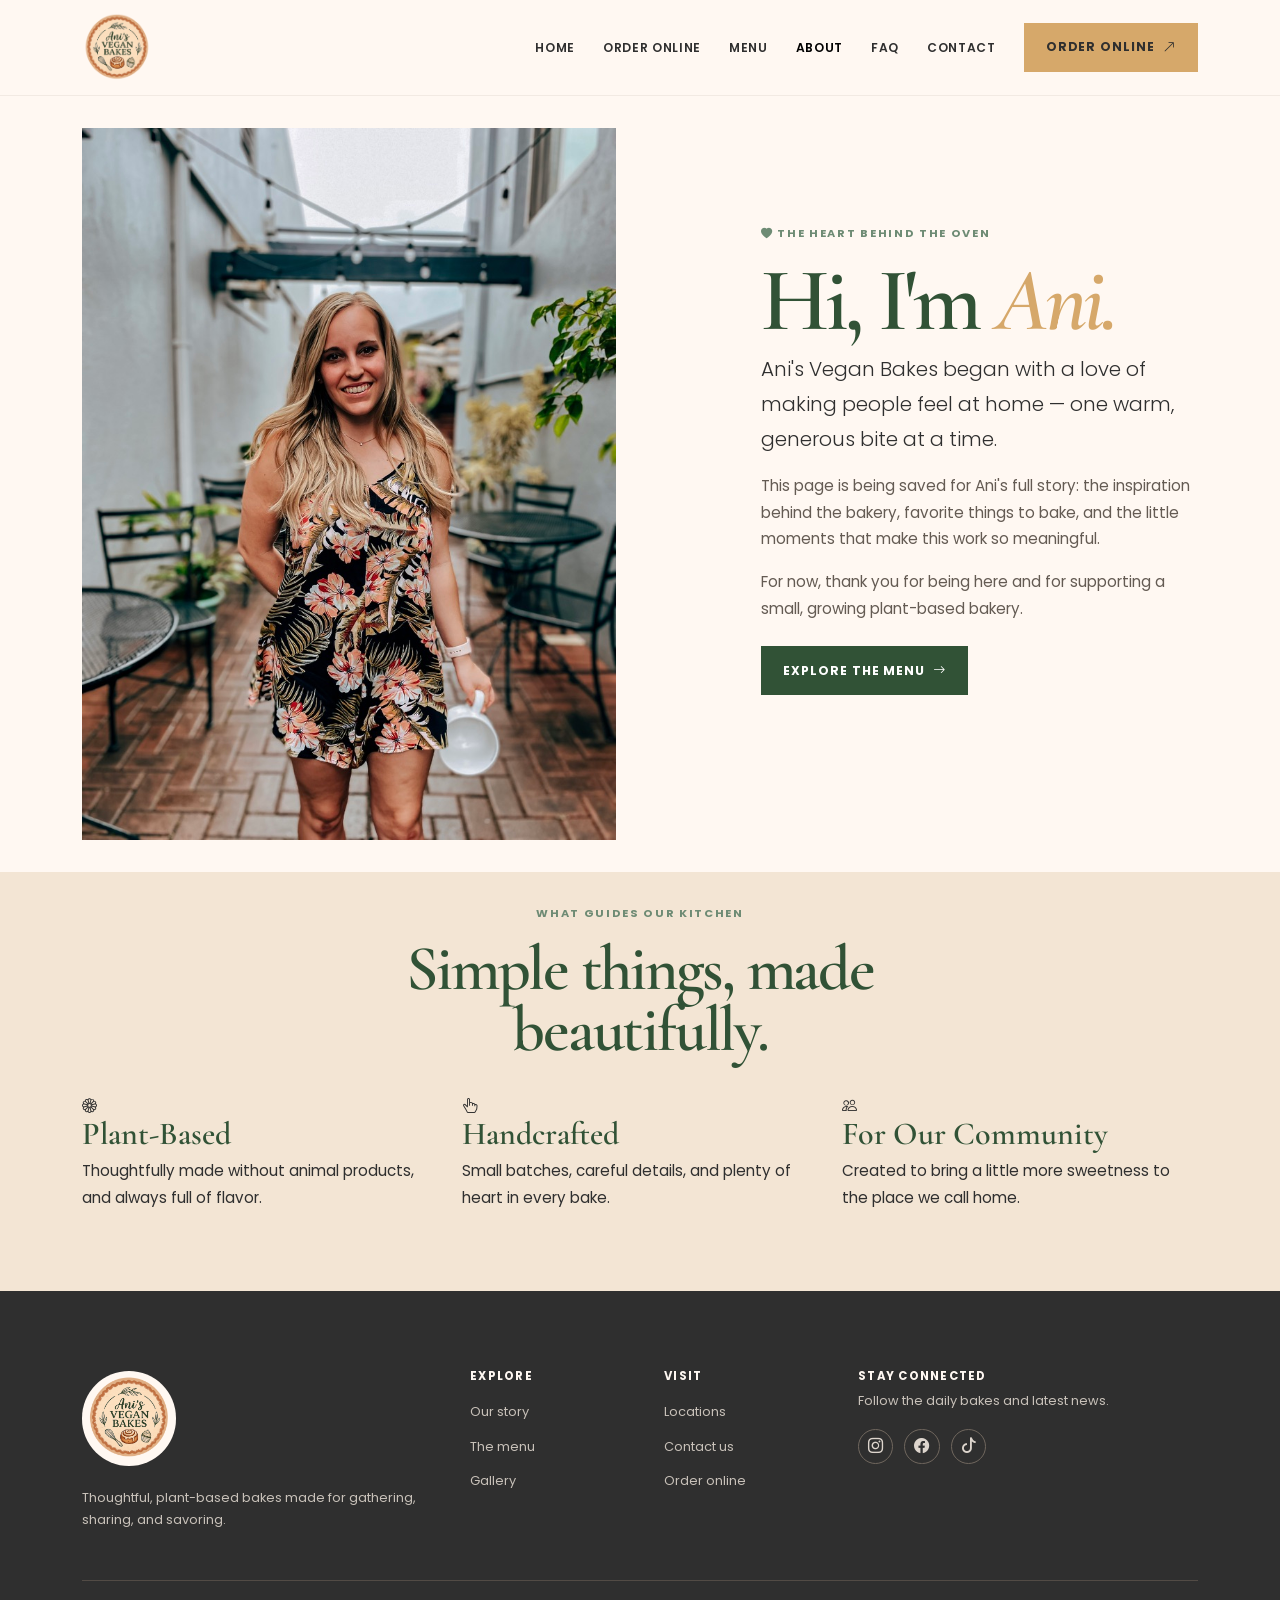
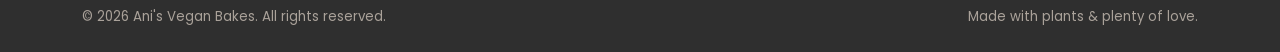
==== about.html @ f7a082a0 "Overhauled order page in order to get JS animations functioning. Spaced out coded in order.html as w" ====
<!DOCTYPE html>
<html lang="en">
  <head>
<meta http-equiv="Content-Type" content="text/html; charset=UTF-8">
    <meta charset="utf-8">
    <meta name="viewport" content="width=device-width, initial-scale=1">
    <meta name="description" content="Meet Ani, the baker and heart behind Ani's Vegan Bakes.">
    <meta name="theme-color" content="#315236">
    <title>Meet Ani | Ani's Vegan Bakes</title>
    <link rel="preconnect" href="https://fonts.googleapis.com">
    <link rel="preconnect" href="https://fonts.gstatic.com" crossorigin>
    <link href="https://fonts.googleapis.com/css2?family=Cormorant+Garamond:ital,wght@0,500;0,600;0,700;1,600&amp;family=Poppins:wght@400;500;600;700&amp;display=swap" rel="stylesheet">
    <link href="https://cdn.jsdelivr.net/npm/bootstrap@5.3.3/dist/css/bootstrap.min.css" rel="stylesheet" integrity="sha384-QWTKZyjpPEjISv5WaRU9OFeRpok6YctnYmDr5pNlyT2bRjXh0JMhjY6hW+ALEwIH" crossorigin="anonymous">
    <link rel="stylesheet" href="https://cdn.jsdelivr.net/npm/bootstrap-icons@1.11.3/font/bootstrap-icons.min.css">
    <link rel="stylesheet" href="css/variables.css">
    <link rel="stylesheet" href="css/style.css">
    <link rel="stylesheet" href="css/responsive.css">
    <link rel="stylesheet" href="css/animations.css">
  </head>

  <body>
    <!----------------------------------------- SKIP LINK ----------------------------------------------------->
    <a class="skip-link" href="#main-content">Skip to main content</a>

    <!----------------------------------------- HEADER/Nav section ----------------------------------------------------->
    <header class="site-header">

      <nav class="navbar navbar-expand-lg" aria-label="Primary navigation">
        <div class="container">

          <a class="navbar-brand brand" href="index.html" aria-label="Ani's Vegan Bakes home"><img src="images/logo/anis-vegan-bakes-logo.png" alt="Ani's Vegan Bakes" width="1254" height="1254"></a>
          <button class="navbar-toggler" type="button" data-bs-toggle="collapse" data-bs-target="#mainNav" aria-controls="mainNav" aria-expanded="false" aria-label="Toggle navigation"><i class="bi bi-list" aria-hidden="true"></i></button>

          <div class="collapse navbar-collapse" id="mainNav">

            <ul class="navbar-nav ms-auto align-items-lg-center gap-lg-1">
              <li class="nav-item"><a class="nav-link" href="index.html">Home</a></li>
              <li class="nav-item"><a class="nav-link" href="order.html">Order Online</a></li>
              <li class="nav-item"><a class="nav-link" href="menu.html">Menu</a></li>
              <li class="nav-item"><a class="nav-link active" aria-current="page" href="about.html">About</a></li>
              <li class="nav-item"><a class="nav-link" href="faq.html">FAQ</a></li>
              <li class="nav-item"><a class="nav-link" href="contact.html">Contact</a></li>
            </ul>

            <a class="btn btn-accent ms-lg-3" href="order.html">Order Online <i class="bi bi-arrow-up-right ms-1" aria-hidden="true"></i></a>

          </div>
        </div>
      </nav>
    </header>

    <main id="main-content">

      <!----------------------------------------- ABOUT SECTION ----------------------------------------------------->
      <section class="about-placeholder" aria-labelledby="about-title">

        <div class="container">
          <div class="row align-items-center g-5 g-lg-6">

            <div class="col-lg-6 reveal">

              <div class="about-portrait">
                <img src="images/about/ani-portrait.jpeg" alt="Ani, founder and baker of Ani's Vegan Bakes" width="900" height="1100">
                <span class="about-portrait-label"></span>
              </div>

            </div>

            <div class="col-lg-5 offset-lg-1 reveal reveal-delay-1">
              <p class="eyebrow"><i class="bi bi-heart-fill" aria-hidden="true"></i> The heart behind the oven</p>
              <h1 id="about-title">Hi, I'm <em>Ani.</em>
</h1>
              <p class="lead">Ani's Vegan Bakes began with a love of making people feel at home &mdash; one warm, generous bite at a time.</p>
              <p class="section-copy">This page is being saved for Ani's full story: the inspiration behind the bakery, favorite things to bake, and the little moments that make this work so meaningful.</p>
              <p class="section-copy">For now, thank you for being here and for supporting a small, growing plant-based bakery.</p>

              <a class="btn btn-primary mt-2 mb-5" href="menu.html">Explore the menu <i class="bi bi-arrow-right ms-1" aria-hidden="true"></i></a>

            </div>

          </div>
        </div>
      </section>

      <!----------------------------------------- VALUES SECTION ----------------------------------------------------->
      <section class="section section-tan about-values" aria-labelledby="values-title">

        <div class="container">

          <div class="section-intro text-center reveal">
<p class="eyebrow">What guides our kitchen</p>
<h2 id="values-title">Simple things, made beautifully.</h2>
</div>

          <div class="row g-4 mt-1">
            <article class="col-md-4 reveal"><div class="value-card">
<i class="bi bi-flower1" aria-hidden="true"></i><h3>Plant-Based</h3>
<p>Thoughtfully made without animal products, and always full of flavor.</p>
</div></article>
            <article class="col-md-4 reveal reveal-delay-1"><div class="value-card">
<i class="bi bi-hand-index-thumb" aria-hidden="true"></i><h3>Handcrafted</h3>
<p>Small batches, careful details, and plenty of heart in every bake.</p>
</div></article>
            <article class="col-md-4 reveal reveal-delay-2"><div class="value-card">
<i class="bi bi-people" aria-hidden="true"></i><h3>For Our Community</h3>
<p>Created to bring a little more sweetness to the place we call home.</p>
</div></article>
          </div>

        </div>

      </section>
    </main>

    <!----------------------------------------- FOOTER ----------------------------------------------------->
    <footer class="site-footer">
      <div class="container">
<div class="row g-5 pb-5">
<div class="col-lg-4">
<a class="brand footer-brand" href="index.html"><img src="images/logo/anis-vegan-bakes-logo.png" alt="Ani's Vegan Bakes" width="1254" height="1254"></a><p class="mt-3 mb-0">Thoughtful, plant-based bakes made for gathering, sharing, and savoring.</p>
</div>
<div class="col-6 col-lg-2">
<h2 class="footer-title">Explore</h2>
<ul class="footer-links">
<li><a href="about.html">Our story</a></li>
<li><a href="menu.html">The menu</a></li>
<li><a href="gallery.html">Gallery</a></li>
</ul>
</div>
<div class="col-6 col-lg-2">
<h2 class="footer-title">Visit</h2>
<ul class="footer-links">
<li><a href="locations.html">Locations</a></li>
<li><a href="contact.html">Contact us</a></li>
<li><a href="order.html">Order online</a></li>
</ul>
</div>
<div class="col-lg-4">
<h2 class="footer-title">Stay connected</h2>
<p>Follow the daily bakes and latest news.</p>
<div class="social-links">
<a href="#" aria-label="Instagram"><i class="bi bi-instagram" aria-hidden="true"></i></a><a href="#" aria-label="Facebook"><i class="bi bi-facebook" aria-hidden="true"></i></a><a href="#" aria-label="TikTok"><i class="bi bi-tiktok" aria-hidden="true"></i></a>
</div>
</div>
</div>
<div class="footer-bottom d-flex flex-column flex-sm-row justify-content-between gap-2">
<small>&copy; <span data-current-year></span> Ani's Vegan Bakes. All rights reserved.</small><small>Made with plants &amp; plenty of love.</small>
</div>
</div>
    </footer>

    <button class="back-to-top" type="button" aria-label="Back to top"><i class="bi bi-arrow-up" aria-hidden="true"></i></button>
    <script src="https://cdn.jsdelivr.net/npm/bootstrap@5.3.3/dist/js/bootstrap.bundle.min.js" integrity="sha384-YvpcrYf0tY3lHB60NNkmXc5s9fDVZLESaAA55NDzOxhy9GkcIdslK1eN7N6jIeHz" crossorigin="anonymous"></script>
    <script src="js/main.js"></script><script src="js/animations.js"></script>

  </body>
</html>
---- css/variables.css ----
:root { 
  --green: #315236; 
  --green-soft: #6e8b74; 
  --cream: #fff8f2; 
  --tan: #f3e5d4; 
  --brown: #5a4634; 
  --dark: #2f2f2f; 
  --accent: #d6a86a; 
  --white: #fff; 
  --heading: 'Cormorant Garamond', Georgia, serif; 
  --body: 'Poppins', sans-serif; 
  --shadow: 0 14px 40px rgba(68, 52, 36, .12); 
  --radius: 1.25rem; 
}
---- css/style.css ----
/* -----------------------------BASE----------------------------------- */
html { 
  scroll-behavior: smooth; 
} 

body { 
  background: var(--cream); 
  color: var(--dark); 
  font-family: var(--body); 
  font-size: .95rem; 
  line-height: 1.75; 
} 

h1,h2,h3 { 
  color: var(--green); 
  font-family: var(--heading); 
  font-weight: 600; 
  line-height: .96; 
} 

h1 { 
  font-size: clamp(3.8rem, 7vw, 6.7rem); 
  letter-spacing: -.045em; 
} 

h2 { 
  font-size: clamp(2.8rem, 5vw, 4.35rem); 
  letter-spacing: -.035em; 
} 

h3 { 
  font-size: 2rem; 
} 

h1 em,h2 em { 
  color: var(--accent); 
} 

a { 
  color: inherit; 
  text-decoration: none; 
} 

img { 
  display: block; 
  max-width: 100%; 
  object-fit: cover; 
} 

.skip-link { 
  background: var(--green); 
  color: white; 
  left: 1rem; 
  padding: .65rem 1rem; 
  position: absolute; 
  top: -5rem; 
  z-index: 10000; 
} 

.skip-link:focus { 
  top: 1rem; 
} 

.section { 
  padding: 7rem 0; 
} 

.section-cream { 
  background: var(--cream); 
} 

.section-tan { 
  background: var(--tan); 
} 

.section-intro { 
  margin-inline: auto; 
  max-width: 40rem; 
} 

.section-intro > p:last-child, .section-copy { 
  color: #645b53; 
} 

.eyebrow { 
  color: var(--green-soft); 
  font-size: .7rem; 
  font-weight: 700; 
  letter-spacing: .15em; 
  margin-bottom: .9rem; 
  text-transform: uppercase; 
} 

.btn { 
  border-radius: 0; 
  font-size: .76rem; 
  font-weight: 700; 
  letter-spacing: .08em; 
  padding: .9rem 1.3rem; 
  text-transform: uppercase; 
} 

.btn-primary { 
  background: var(--green); 
  border-color: var(--green); 
} 

.btn-primary:hover, .btn-primary:focus { 
  background: var(--brown); 
  border-color: var(--brown); 
} 

.btn-accent { 
  background: var(--accent); 
  border-color: var(--accent); 
  color: var(--dark); 
} 

.btn-accent:hover, .btn-accent:focus { 
  background: #edc483; 
  border-color: #edc483; 
  color: var(--dark); 
} 

.btn-outline-primary { 
  border-color: var(--green); 
  color: var(--green); 
} 

.btn-outline-primary:hover, .btn-outline-primary:focus { 
  background: var(--green); 
  border-color: var(--green); 
} 

.text-link { 
  border-bottom: 1px solid var(--accent); 
  color: var(--green); 
  display: inline-block; 
  font-size: .78rem; 
  font-weight: 700; 
  letter-spacing: .08em; 
  padding-bottom: .3rem; 
  text-transform: uppercase; 
}

/* -----------------------------HEADER SECTION----------------------------------- */
.site-header { 
  background: rgba(255,248,242,.94); 
  border-bottom: 1px solid rgba(90,70,52,.08); 
  position: sticky; 
  top: 0; 
  z-index: 1020; 
} 

.navbar { 
  padding: .45rem 0; 
} 

.brand { 
  display: inline-flex; 
  line-height: 1; 
} 

.brand img { 
  height: 4.4rem; 
  object-fit: contain; 
  width: 4.4rem; 
} 

.nav-link { 
  color: var(--dark); 
  font-size: .76rem; 
  font-weight: 600; 
  letter-spacing: .055em; 
  padding-inline: .75rem !important; 
  text-transform: uppercase; 
} 

.nav-link:hover, .nav-link.active { 
  color: var(--green); 
} 

.navbar-toggler { 
  border: 0; 
  color: var(--green); 
  font-size: 1.75rem; 
  padding: .15rem; 
} 

.navbar-toggler:focus { 
  box-shadow: 0 0 0 .2rem rgba(49,82,54,.22); 
}

/* -----------------------------HERO SECTION----------------------------------- */
.hero { 
  overflow: hidden; 
  padding: 4.5rem 0 6rem; 
} 

.hero-copy { 
  padding: 2rem 0; 
} 

.hero .lead { 
  color: #625a52; 
  font-size: 1.04rem; 
  margin-top: 1.5rem; 
  max-width: 34rem; 
} 

.hero-image { 
  margin-left: auto; 
  max-width: 33rem; 
  position: relative; 
} 

.hero-image img,
.hero-image video {
  aspect-ratio: 4 / 4.7;
  border-radius: 10rem 10rem 1.5rem 1.5rem;
  height: 100%;
  object-fit: cover;
  width: 100%;
}

.hero-note { 
  align-items: center; 
  background: var(--white); 
  border-radius: 50%; 
  bottom: -2.5rem; 
  box-shadow: var(--shadow); 
  color: var(--brown); 
  display: flex; 
  font-size: .72rem; 
  line-height: 1.4; 
  padding: 1rem; 
  position: absolute; 
  right: -1.5rem; 
  text-align: left; 
  transform: rotate(-8deg); 
} 

.hero-note strong { 
  color: var(--green); 
  font-family: var(--heading); 
  font-size: 1.25rem; 
} 

.hero-note-icon { 
  color: var(--accent); 
  font-size: 1.3rem; 
  margin-right: .55rem; 
}

/* -------------------------------CARDS------------------------------------ */
.bake-card { 
  background: var(--white); 
  box-shadow: 0 8px 22px rgba(68,52,36,.06); 
  display: block; 
  overflow: hidden; 
} 

.image-wrap { 
  overflow: hidden; 
} 

.bake-card img { 
  aspect-ratio: 4 / 4.9; 
  transition: transform .55s ease; 
  width: 100%; 
} 

.bake-card:hover img { 
  transform: scale(1.07); 
} 

.bake-card-body { 
  align-items: baseline; 
  display: flex; 
  justify-content: space-between; 
  padding: 1.25rem 1.3rem; 
} 

.bake-card h3 { 
  font-size: 1.8rem; 
  margin: 0; 
} 

.bake-card span { 
  color: var(--green-soft); 
  font-size: .65rem; 
  font-weight: 600; 
  letter-spacing: .04em; 
  text-align: right; 
  text-transform: uppercase; 
}

/* -----------------------------ABOUT/LOCATIONS----------------------------------- */
.purpose-image { 
  position: relative; 
} 

.purpose-image img { 
  aspect-ratio: 1.2; 
  border-radius: var(--radius); 
  width: 100%; 
} 

.purpose-stamp { 
  align-items: center; 
  background: var(--accent); 
  border-radius: 50%; 
  bottom: -2rem; 
  color: var(--green); 
  display: flex; 
  font-family: var(--heading); 
  font-size: 1.25rem; 
  height: 8rem; 
  justify-content: center; 
  line-height: 1.1; 
  position: absolute; 
  right: -1.5rem; 
  text-align: center; 
  transform: rotate(10deg); 
  width: 8rem; 
} 

.purpose-stamp strong { 
  font-size: 1.55rem; 
} 

.location-card { 
  background: rgba(255,255,255,.58); 
  height: 100%; 
  min-height: 18rem; 
  padding: 2.1rem; 
} 

.location-featured { 
  background: var(--green); 
  color: var(--cream); 
} 

.location-featured h3, .location-featured .card-kicker, .location-featured .text-link { 
  color: var(--cream); 
} 

.location-featured .text-link { 
  border-color: var(--accent); 
} 

.card-kicker { 
  color: var(--green-soft); 
  font-size: .64rem; 
  font-weight: 700; 
  letter-spacing: .12em; 
  text-transform: uppercase; 
} 

.card-icon { 
  color: var(--accent); 
  display: block; 
  font-size: 2rem; 
  margin: 1.5rem 0; 
} 

.location-card h3 { 
  font-size: 2.1rem; 
} 

.location-card p:not(.card-kicker) { 
  font-size: .83rem; 
}

.about-values {
  padding-top: 2rem;
  padding-bottom: 4rem;
}

.about-portrait img {
  height: 100%;
  object-fit: cover;
  width: 100%;
  padding-top: 2rem;
  padding-bottom: 2rem;
}

/* -----------------------------REVIEWS/SOCIALS----------------------------------- */
.quote-card { 
  background: var(--white); 
  border-radius: var(--radius); 
  height: 100%; 
  margin: 0; 
  padding: 2.2rem; 
} 

.quote-icon { 
  color: var(--accent); 
  font-size: 2rem; 
} 

.quote-card p { 
  color: var(--brown); 
  font-family: var(--heading); 
  font-size: 1.75rem; 
  line-height: 1.15; 
  margin: 1rem 0 1.3rem; 
} 

.quote-card footer { 
  color: var(--green-soft); 
  font-size: .7rem; 
  font-weight: 700; 
  letter-spacing: .08em; 
  text-transform: uppercase; 
} 

.instagram-section { 
  background: var(--tan); 
  padding: 5.5rem 0 0; 
} 

.instagram-section h2 a { 
  color: var(--green); 
  text-decoration: underline; 
  text-decoration-color: var(--accent); 
  text-underline-offset: .18em; 
} 

.instagram-grid { 
  display: grid; 
  grid-template-columns: repeat(5,1fr); 
} 

.instagram-grid a { 
  overflow: hidden; 
} 

.instagram-grid img { 
  aspect-ratio: 1; 
  transition: transform .5s ease; 
  width: 100%; 
} 

.instagram-grid a:hover img { 
  transform: scale(1.08); 
}

/* -----------------------------NEWSLETTER/FOOTER----------------------------------- */
.newsletter { 
  background: var(--green); 
  color: var(--cream); 
} 

.newsletter h2 { 
  color: var(--cream); 
} 

.newsletter-inner { 
  margin: auto; 
  max-width: 44rem; 
} 

.newsletter-form { 
  display: flex; 
  margin-top: 1.7rem; 
  max-width: 33rem; 
} 

.newsletter-form input { 
  border: 0; 
  flex: 1; 
  min-width: 0; 
  padding: .9rem 1rem; 
} 

.newsletter-form input:focus { 
  outline: 3px solid var(--accent); 
  outline-offset: -3px; 
} 

.newsletter .form-message { 
  font-size: .75rem; 
  min-height: 1.4rem; 
  margin: .75rem 0 0; 
} 

.cta-section { 
  background: var(--cream); 
} 

.site-footer { 
  background: var(--dark); 
  color: #ddd5cd; 
  padding: 5rem 0 1.5rem; 
} 

.footer-brand { 
  background: var(--cream); 
  border-radius: 50%; 
  padding: .2rem; 
} 

.footer-brand img { 
  height: 5.5rem; 
  width: 5.5rem; 
} 

.footer-title { 
  color: var(--cream); 
  font-family: var(--body); 
  font-size: .72rem; 
  font-weight: 700; 
  letter-spacing: .11em; 
  text-transform: uppercase; 
} 

.footer-links { 
  list-style: none; 
  margin: 1rem 0 0; 
  padding: 0; 
} 

.footer-links li { 
  margin: .5rem 0; 
} 

.footer-links a, .site-footer p { 
  color: #c8c1b9; 
  font-size: .8rem; 
} 

.footer-links a:hover { 
  color: var(--accent); 
} 

.social-links { 
  display: flex; 
  gap: .7rem; 
} 

.social-links a { 
  align-items: center; 
  border: 1px solid #70675e; 
  border-radius: 50%; 
  display: inline-flex; 
  height: 2.2rem; 
  justify-content: center; 
  transition: all .25s; 
  width: 2.2rem; 
} 

.social-links a:hover { 
  background: var(--accent); 
  border-color: var(--accent); 
  color: var(--dark); 
} 

.footer-bottom { 
  border-top: 1px solid #524b45; 
  color: #aaa29a; 
  padding-top: 1.5rem; 
} 

.back-to-top { 
  background: var(--accent); 
  border: 0; 
  border-radius: 50%; 
  bottom: 1.25rem; 
  color: var(--dark); 
  height: 2.8rem; 
  opacity: 0; 
  position: fixed; 
  right: 1.25rem; 
  transform: translateY(1rem); 
  transition: .25s; 
  visibility: hidden; 
  width: 2.8rem; 
  z-index: 10; 
} 

.back-to-top.is-visible { 
  opacity: 1; 
  transform: translateY(0); 
  visibility: visible; 
}

/* Preorder experience */
.announcement-bar { 
  background: var(--green); 
  color: var(--cream); 
  font-size: .72rem; 
  font-weight: 600; 
  letter-spacing: .045em; 
  padding: .55rem 0; 
  text-align: center; 
}

.announcement-bar i { 
  color: var(--accent); 
  margin-right: .35rem; 
}

.order-hero { 
  background: linear-gradient(115deg, var(--cream) 0%, var(--cream) 54%, var(--tan) 54%); 
  padding: 4rem 0 5rem; 
}

.order-hero .lead { 
  color: var(--brown); 
  font-size: 1.08rem; 
  max-width: 35rem; 
}

.pickup-pill { 
  align-items: center; 
  background: rgba(255,255,255,.72); 
  border: 1px solid rgba(49,82,54,.15); 
  border-radius: 99rem; color: var(--green); 
  display: inline-flex; 
  font-size: .75rem; 
  font-weight: 700; 
  gap: .45rem; 
  margin-bottom: 1.2rem; 
  padding: .6rem .9rem; 
}

.hero-benefits { 
  display: flex; 
  flex-wrap: wrap; 
  gap: .65rem 1.2rem; 
  list-style: none; 
  margin: 1.5rem 0 0; 
  padding: 0; 
}

.hero-benefits li { 
  color: var(--brown); 
  font-size: .76rem; 
  font-weight: 600; 
}

.hero-benefits i { 
  color: var(--green-soft); 
  margin-right: .25rem; 
}

.weekly-menu { 
  background: var(--tan); 
}

.menu-product { 
  background: var(--white); 
  box-shadow: 0 8px 24px rgba(68,52,36,.07); 
  display: flex; 
  flex-direction: column; 
  height: 100%; 
  overflow: hidden; 
}

.menu-product-image { 
  overflow: hidden; 
}

.menu-product-image img { 
  aspect-ratio: 1.15; 
  transition: transform .5s ease; 
  width: 100%; 
}

.menu-product:hover .menu-product-image img { 
  transform: scale(1.05); 
}

.menu-product-body { 
  display: flex; 
  flex: 1; 
  flex-direction: column; 
  padding: 1.35rem; 
}

.menu-product-category { 
  color: var(--green-soft); 
  font-size: .63rem; 
  font-weight: 700; 
  letter-spacing: .12em; 
  margin-bottom: .35rem; 
  text-transform: uppercase; 
}

.menu-product h3 { 
  font-size: 1.9rem; 
  margin-bottom: .45rem; 
}

.menu-product p { 
  color: #665c53; 
  font-size: .8rem; 
  margin-bottom: 1rem; 
}

.menu-product-footer { 
  align-items: center; 
  display: flex; 
  justify-content: space-between; 
  margin-top: auto; 
}

.product-price { 
  color: var(--green); 
  font-family: var(--heading); 
  font-size: 1.6rem; 
  font-weight: 700; 
}

.btn-order-small { 
  font-size: .65rem; 
  padding: .65rem .8rem; 
}

.how-it-works { 
  background: var(--cream); 
}

.process-step { 
  text-align: center; 
}

.process-icon { 
  align-items: center; 
  background: var(--tan); 
  border-radius: 50%; 
  color: var(--green); 
  display: inline-flex; 
  font-size: 1.5rem; 
  height: 4.5rem; 
  justify-content: center; 
  margin-bottom: 1rem; 
  width: 4.5rem; 
}

.process-step h3 { 
  font-size: 1.8rem; 
}

.process-step p { 
  color: #665c53; 
  font-size: .82rem; 
  margin: .5rem auto 0; 
  max-width: 16rem; 
}

.preorder-cta { 
  background: var(--green); 
  color: var(--cream); 
  padding: 5rem 0; 
}

.preorder-cta h2 { 
  color: var(--cream); 
}

/*----------------------------------- ORDER FORM --------------------------------------------------------------*/

.page-hero { 
  background: var(--tan); 
  padding: 4.5rem 0; 
  text-align: center; 
}

.page-hero h1 { 
  font-size: clamp(3.5rem, 6vw, 5.4rem); 
}

.page-hero .lead { 
  color: var(--brown); 
  margin: 1rem auto 0; 
  max-width: 38rem; 
}

.order-page { 
  background: #fcf7f1; 
  padding: 4rem 0 6rem; 
}

.order-panel { 
  background: var(--white); 
  box-shadow: var(--shadow); 
  padding: clamp(1.4rem, 3vw, 2.5rem); 
}

.form-section + .form-section { 
  border-top: 1px solid #eee4d8; 
  margin-top: 2.2rem; 
  padding-top: 2.2rem; 
}

.form-section-title { 
  align-items: center; 
  display: flex; 
  gap: .65rem; 
  margin-bottom: 1.3rem; 
}

.form-section-title i { 
  color: var(--accent); 
  font-size: 1.25rem; 
}

.form-section-title h2 { 
  font-size: 2.25rem; 
  margin: 0; 
}

.form-label { 
  color: var(--green); 
  font-size: .7rem; 
  font-weight: 700; 
  letter-spacing: .06em; 
  text-transform: uppercase; 
}

.form-control,.form-select { 
  border: 1px solid #d9cfc3;
  border-radius: 0; 
  font-size: .88rem; 
  min-height: 3rem; 
}

.form-control:focus,.form-select:focus { 
  border-color: var(--green-soft); 
  box-shadow: 0 0 0 .2rem rgba(110,139,116,.15); 
}

.order-product { 
  align-items: center; 
  border: 1px solid #eadfd2; 
  display: grid; gap: 1rem; 
  grid-template-columns: 5.5rem 1fr auto; 
  margin-bottom: .9rem; 
  padding: .7rem; 
}

.order-product img { 
  aspect-ratio: 1; 
  height: 5.5rem; 
  width: 5.5rem; 
}

.order-product h3 { 
  font-size: 1.45rem; 
  margin: 0; 
}

.order-product p { 
  color: #6b6259; 
  font-size: .72rem; 
  line-height: 1.45; 
  margin: .2rem 0; 
}

.order-product .product-price { 
  font-size: 1.25rem; 
}

.quantity-control { 
  align-items: center; 
  border: 1px solid #d9cfc3; 
  display: flex; 
}

.quantity-control button { 
  background: none; 
  border: 0; 
  color: var(--green); 
  font-size: 1.2rem; 
  height: 2rem; 
  width: 2rem; 
}

.quantity-control input { 
  border: 0; 
  font-size: .82rem; 
  font-weight: 700; 
  text-align: center; 
  width: 2rem; 
}

.quantity-control input:focus { 
  outline: 0; 
}

.order-summary { 
  background: var(--green); 
  color: var(--cream); 
  padding: 1.7rem; 
  position: sticky; 
  top: 6.5rem; 
}

.order-summary h2 { 
  color: var(--cream); 
  font-size: 2.5rem; 
}

.summary-row { 
  border-bottom: 1px solid rgba(255,255,255,.18); 
  display: flex; 
  font-size: .84rem; 
  justify-content: space-between; 
  padding: .8rem 0; 
}

.summary-row.total { 
  border: 0; 
  color: var(--accent); 
  font-family: var(--heading); 
  font-size: 1.6rem; 
  font-weight: 700; 
  padding-top: 1rem; 
}

.summary-items { 
  font-size: .76rem; 
  min-height: 2rem; 
}

.summary-items p { 
  margin: .45rem 0; 
}

.order-summary .btn { 
  width: 100%; 
}

.order-disclaimer { 
  color: rgba(255,248,242,.75); 
  font-size: .66rem; 
  line-height: 1.45;
  margin: 1rem 0 0; 
  text-align: center; 
}

.modal-content { 
  border: 0; 
  border-radius: var(--radius); 
  overflow: hidden; 
}

.confirmation-icon { 
  align-items: center; 
  background: var(--tan); 
  border-radius: 50%; 
  color: var(--green); 
  display: inline-flex; 
  font-size: 2rem; 
  height: 4.5rem; 
  justify-content: center; 
  width: 4.5rem; 
}

/* Supporting pages */
.faq-list { 
  margin: 0 auto; 
  max-width: 52rem; 
}

.accordion-item { 
  background: var(--white); 
  border: 0; 
  border-bottom: 1px solid #eadfd2; 
}

.accordion-button { 
  background: var(--white); 
  box-shadow: none !important; 
  color: var(--green); 
  font-family: var(--heading); 
  font-size: 1.65rem; 
  font-weight: 600; 
  padding: 1.25rem 1rem; 
}

.accordion-button:not(.collapsed) { 
  background: var(--white); 
  color: var(--green); 
}

.accordion-body { 
  color: #655c53; 
  font-size: .87rem; 
  padding: 0 1rem 1.25rem; 
}

.contact-card { 
  background: var(--white); 
  box-shadow: var(--shadow); 
  height: 100%; 
  padding: 2rem; 
}

.contact-card i { 
  color: var(--accent); 
  font-size: 1.8rem; 
}

.contact-card h2 { 
  font-size: 2rem; 
  margin: .8rem 0 .5rem; 
}

.location-simple { 
  background: var(--green); 
  color: var(--cream); 
  padding: clamp(2rem,5vw,4rem); 
}

.location-simple h2 { 
  color: var(--cream); 
}

.location-simple .pickup-pill { 
  background: rgba(255,255,255,.12); 
  border-color: rgba(255,255,255,.25); 
  color: var(--cream); 
}
---- css/responsive.css ----
/* Mobile-first refinements */
@media (max-width: 991.98px) { 
  .navbar-collapse { 
    padding: 1rem 0 .5rem; 
  } 
  
  .navbar-nav { 
    align-items: flex-start !important; 
  } 
  
  .nav-link { 
    padding: .55rem 0 !important; 
  } 
  
  .navbar .btn { 
    display: inline-block; 
    margin: .7rem 0 0 !important; 
  } 
  
  .hero-image { 
    margin: 0 auto; 
    max-width: 29rem; 
  } 
}

@media (max-width: 575.98px) { 
  .section { 
    padding: 4.6rem 0; 
  }

  .hero { 
    padding: 2.8rem 0 4.5rem; 
  } 
  
  .hero-copy { 
    padding-top: .5rem; 
  } 
  
  h1 { 
    font-size: clamp(3.4rem, 16vw, 4.5rem); 
  } 
  
  .hero-note { 
    bottom: -1.5rem; 
    right: -.4rem; 
    transform: rotate(-6deg) scale(.85); 
    transform-origin: bottom right; 
  } 
  
  .purpose-stamp { 
    bottom: -1.25rem; 
    right: -.5rem; 
    transform: rotate(10deg) scale(.75); 
    transform-origin: bottom right; 
  } 
    
  .location-card { 
    min-height: 15rem; 
    padding: 1.5rem; 
  } 
  
  .location-card h3 { 
    font-size: 1.75rem; 
  } 
  
  .instagram-grid { 
    grid-template-columns: repeat(3, 1fr); 
  } 
  
  .instagram-grid a:nth-child(n+4) { 
    display: none; 
  } 
  
  .newsletter-form { 
    flex-direction: column; gap: .6rem; 
  } 
  
  .newsletter-form input, .newsletter-form button { 
    width: 100%; 
  } 

  .order-hero { 
    background: var(--cream); 
  }

  .order-product { 
    grid-template-columns: 4.5rem 1fr; 
  }

  .order-product img { 
    height: 4.5rem; 
    width: 4.5rem; 
  }

  .order-product .quantity-control { 
    grid-column: 2; 
    justify-self: start; 
  }

  .order-summary { 
    position: static; 
  }
}
---- css/animations.css ----
/* Motion is disabled for visitors who request reduced motion. */
.reveal { 
  opacity: 0; 
  transform: translateY(1.5rem); 
  transition: opacity .7s ease, transform .7s ease; 
} 

.reveal.is-visible { 
  opacity: 1; 
  transform: translateY(0); 
} 

.reveal-delay-1 { 
  transition-delay: .12s; 
} 

.reveal-delay-2 { 
  transition-delay: .24s; 
} 

.reveal-delay-3 { 
  transition-delay: .36s; 
} 

.btn, .text-link { 
  transition: background-color .25s ease, border-color .25s ease, color .25s ease, transform .25s ease; 
} 

.btn:hover { 
  transform: translateY(-2px); 
} 

@media (prefers-reduced-motion: reduce) { 
  html { 
    scroll-behavior: auto; 
  } 
  
  *, *::before, *::after { 
    animation-duration: .01ms !important; 
    scroll-behavior: auto !important; 
    transition-duration: .01ms !important; 
  } 
  
  .reveal { 
    opacity: 1; 
    transform: none; 
  } 
}
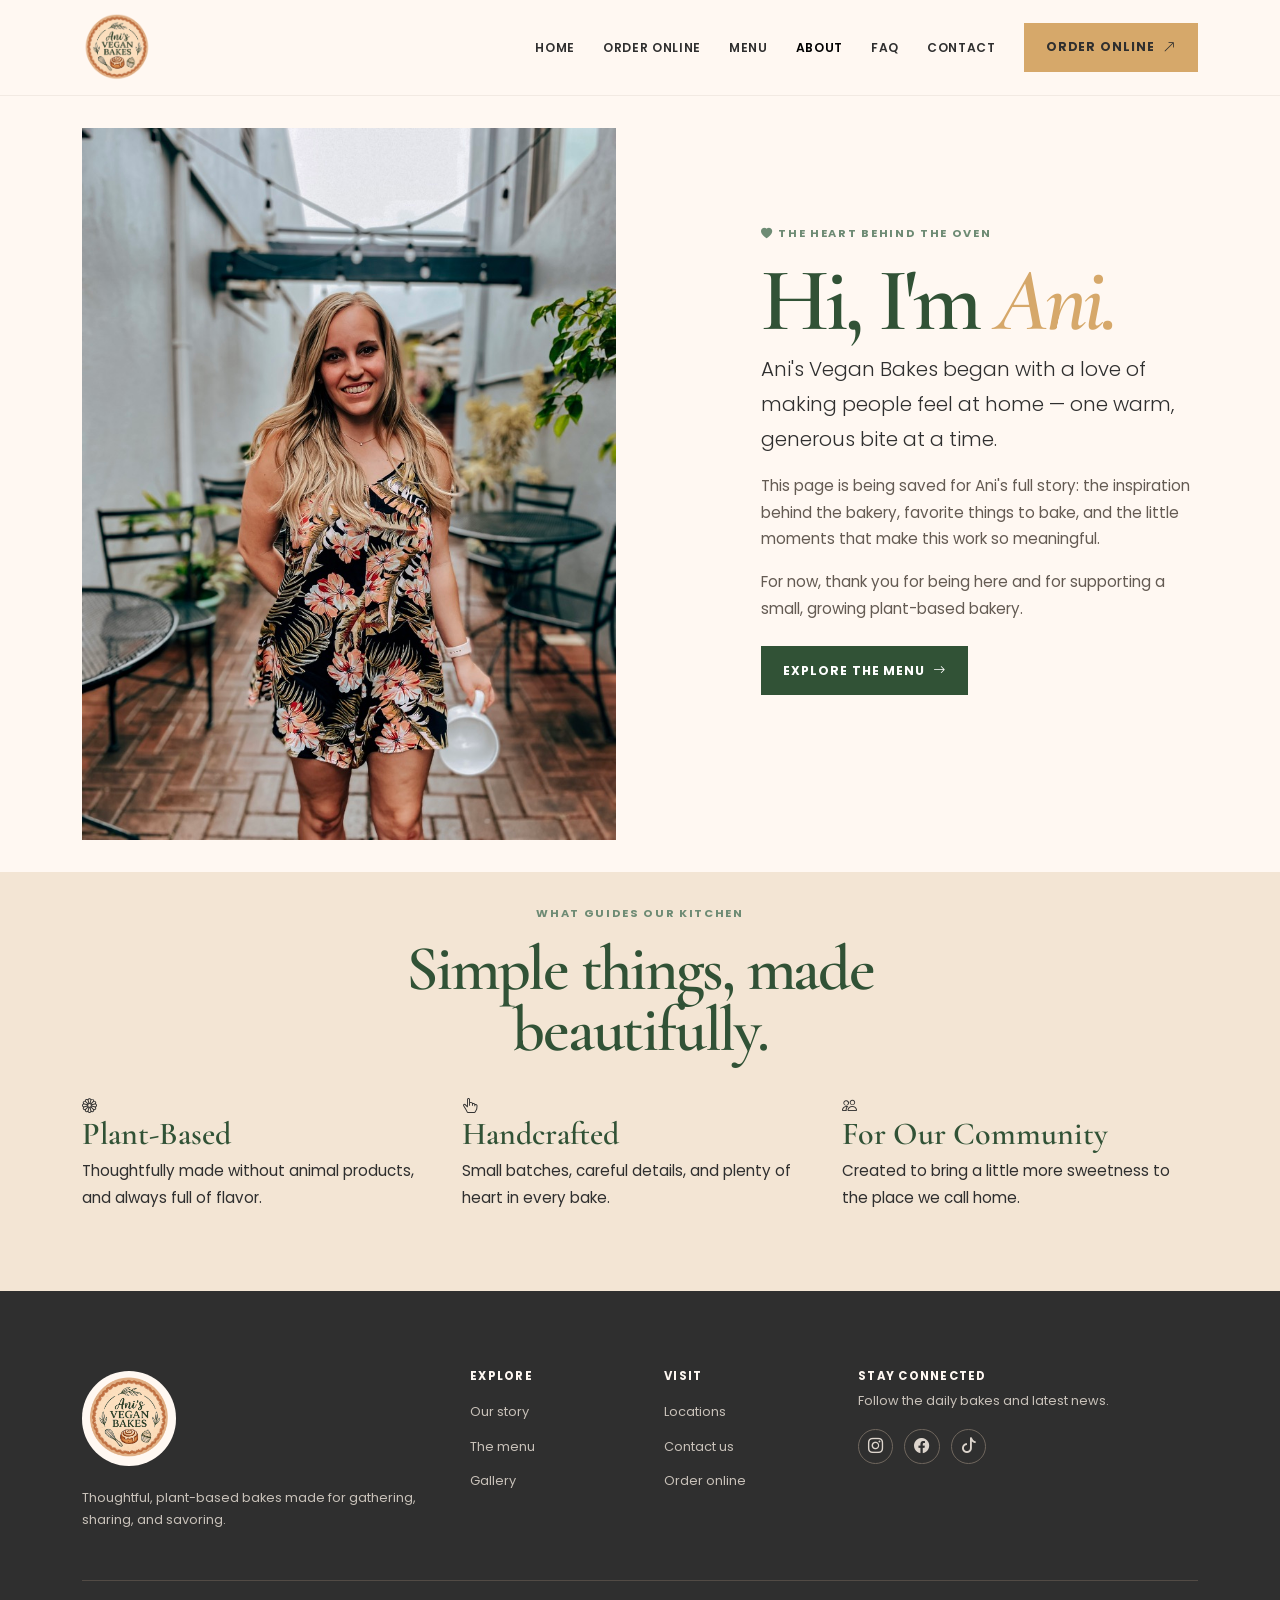
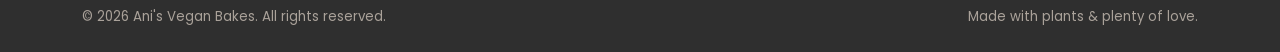
==== commit df7657a6: "Fixed order page so JS code works and is visible. Spaced out code on other pages so that it was easi" ====
--- a/about.html
+++ b/about.html
@@ -1,7 +1,7 @@
 <!DOCTYPE html>
 <html lang="en">
   <head>
-<meta http-equiv="Content-Type" content="text/html; charset=UTF-8">
+    <meta http-equiv="Content-Type" content="text/html; charset=UTF-8">
     <meta charset="utf-8">
     <meta name="viewport" content="width=device-width, initial-scale=1">
     <meta name="description" content="Meet Ani, the baker and heart behind Ani's Vegan Bakes.">
@@ -17,141 +17,185 @@
     <link rel="stylesheet" href="css/responsive.css">
     <link rel="stylesheet" href="css/animations.css">
   </head>
-
   <body>
     <!----------------------------------------- SKIP LINK ----------------------------------------------------->
     <a class="skip-link" href="#main-content">Skip to main content</a>
-
     <!----------------------------------------- HEADER/Nav section ----------------------------------------------------->
     <header class="site-header">
-
       <nav class="navbar navbar-expand-lg" aria-label="Primary navigation">
         <div class="container">
-
-          <a class="navbar-brand brand" href="index.html" aria-label="Ani's Vegan Bakes home"><img src="images/logo/anis-vegan-bakes-logo.png" alt="Ani's Vegan Bakes" width="1254" height="1254"></a>
-          <button class="navbar-toggler" type="button" data-bs-toggle="collapse" data-bs-target="#mainNav" aria-controls="mainNav" aria-expanded="false" aria-label="Toggle navigation"><i class="bi bi-list" aria-hidden="true"></i></button>
-
+          <a class="navbar-brand brand" href="index.html" aria-label="Ani's Vegan Bakes home">
+          <img src="images/logo/anis-vegan-bakes-logo.png" alt="Ani's Vegan Bakes" width="1254" height="1254">
+          </a>
+          <button class="navbar-toggler" type="button" data-bs-toggle="collapse" data-bs-target="#mainNav" aria-controls="mainNav" aria-expanded="false" aria-label="Toggle navigation">
+          <i class="bi bi-list" aria-hidden="true">
+          </i>
+          </button>
           <div class="collapse navbar-collapse" id="mainNav">
-
             <ul class="navbar-nav ms-auto align-items-lg-center gap-lg-1">
-              <li class="nav-item"><a class="nav-link" href="index.html">Home</a></li>
-              <li class="nav-item"><a class="nav-link" href="order.html">Order Online</a></li>
-              <li class="nav-item"><a class="nav-link" href="menu.html">Menu</a></li>
-              <li class="nav-item"><a class="nav-link active" aria-current="page" href="about.html">About</a></li>
-              <li class="nav-item"><a class="nav-link" href="faq.html">FAQ</a></li>
-              <li class="nav-item"><a class="nav-link" href="contact.html">Contact</a></li>
+              <li class="nav-item">
+                <a class="nav-link" href="index.html">Home</a>
+              </li>
+              <li class="nav-item">
+                <a class="nav-link" href="order.html">Order Online</a>
+              </li>
+              <li class="nav-item">
+                <a class="nav-link" href="menu.html">Menu</a>
+              </li>
+              <li class="nav-item">
+                <a class="nav-link active" aria-current="page" href="about.html">About</a>
+              </li>
+              <li class="nav-item">
+                <a class="nav-link" href="faq.html">FAQ</a>
+              </li>
+              <li class="nav-item">
+                <a class="nav-link" href="contact.html">Contact</a>
+              </li>
             </ul>
-
-            <a class="btn btn-accent ms-lg-3" href="order.html">Order Online <i class="bi bi-arrow-up-right ms-1" aria-hidden="true"></i></a>
-
+            <a class="btn btn-accent ms-lg-3" href="order.html">Order Online <i class="bi bi-arrow-up-right ms-1" aria-hidden="true">
+            </i>
+            </a>
           </div>
         </div>
       </nav>
     </header>
-
     <main id="main-content">
-
       <!----------------------------------------- ABOUT SECTION ----------------------------------------------------->
       <section class="about-placeholder" aria-labelledby="about-title">
-
         <div class="container">
           <div class="row align-items-center g-5 g-lg-6">
-
             <div class="col-lg-6 reveal">
-
               <div class="about-portrait">
                 <img src="images/about/ani-portrait.jpeg" alt="Ani, founder and baker of Ani's Vegan Bakes" width="900" height="1100">
-                <span class="about-portrait-label"></span>
-              </div>
-
+                <span class="about-portrait-label">
+                </span>
+              </div>
             </div>
-
             <div class="col-lg-5 offset-lg-1 reveal reveal-delay-1">
-              <p class="eyebrow"><i class="bi bi-heart-fill" aria-hidden="true"></i> The heart behind the oven</p>
+              <p class="eyebrow">
+              <i class="bi bi-heart-fill" aria-hidden="true">
+              </i> The heart behind the oven</p>
               <h1 id="about-title">Hi, I'm <em>Ani.</em>
-</h1>
+              </h1>
               <p class="lead">Ani's Vegan Bakes began with a love of making people feel at home &mdash; one warm, generous bite at a time.</p>
               <p class="section-copy">This page is being saved for Ani's full story: the inspiration behind the bakery, favorite things to bake, and the little moments that make this work so meaningful.</p>
               <p class="section-copy">For now, thank you for being here and for supporting a small, growing plant-based bakery.</p>
-
-              <a class="btn btn-primary mt-2 mb-5" href="menu.html">Explore the menu <i class="bi bi-arrow-right ms-1" aria-hidden="true"></i></a>
-
+              <a class="btn btn-primary mt-2 mb-5" href="menu.html">Explore the menu <i class="bi bi-arrow-right ms-1" aria-hidden="true">
+              </i>
+              </a>
             </div>
-
           </div>
         </div>
       </section>
-
       <!----------------------------------------- VALUES SECTION ----------------------------------------------------->
       <section class="section section-tan about-values" aria-labelledby="values-title">
-
         <div class="container">
-
           <div class="section-intro text-center reveal">
-<p class="eyebrow">What guides our kitchen</p>
-<h2 id="values-title">Simple things, made beautifully.</h2>
-</div>
-
+            <p class="eyebrow">What guides our kitchen</p>
+            <h2 id="values-title">Simple things, made beautifully.</h2>
+          </div>
           <div class="row g-4 mt-1">
-            <article class="col-md-4 reveal"><div class="value-card">
-<i class="bi bi-flower1" aria-hidden="true"></i><h3>Plant-Based</h3>
-<p>Thoughtfully made without animal products, and always full of flavor.</p>
-</div></article>
-            <article class="col-md-4 reveal reveal-delay-1"><div class="value-card">
-<i class="bi bi-hand-index-thumb" aria-hidden="true"></i><h3>Handcrafted</h3>
-<p>Small batches, careful details, and plenty of heart in every bake.</p>
-</div></article>
-            <article class="col-md-4 reveal reveal-delay-2"><div class="value-card">
-<i class="bi bi-people" aria-hidden="true"></i><h3>For Our Community</h3>
-<p>Created to bring a little more sweetness to the place we call home.</p>
-</div></article>
-          </div>
-
-        </div>
-
+            <article class="col-md-4 reveal">
+              <div class="value-card">
+                <i class="bi bi-flower1" aria-hidden="true">
+                </i>
+                <h3>Plant-Based</h3>
+                <p>Thoughtfully made without animal products, and always full of flavor.</p>
+              </div>
+            </article>
+            <article class="col-md-4 reveal reveal-delay-1">
+              <div class="value-card">
+                <i class="bi bi-hand-index-thumb" aria-hidden="true">
+                </i>
+                <h3>Handcrafted</h3>
+                <p>Small batches, careful details, and plenty of heart in every bake.</p>
+              </div>
+            </article>
+            <article class="col-md-4 reveal reveal-delay-2">
+              <div class="value-card">
+                <i class="bi bi-people" aria-hidden="true">
+                </i>
+                <h3>For Our Community</h3>
+                <p>Created to bring a little more sweetness to the place we call home.</p>
+              </div>
+            </article>
+          </div>
+        </div>
       </section>
     </main>
-
     <!----------------------------------------- FOOTER ----------------------------------------------------->
     <footer class="site-footer">
       <div class="container">
-<div class="row g-5 pb-5">
-<div class="col-lg-4">
-<a class="brand footer-brand" href="index.html"><img src="images/logo/anis-vegan-bakes-logo.png" alt="Ani's Vegan Bakes" width="1254" height="1254"></a><p class="mt-3 mb-0">Thoughtful, plant-based bakes made for gathering, sharing, and savoring.</p>
-</div>
-<div class="col-6 col-lg-2">
-<h2 class="footer-title">Explore</h2>
-<ul class="footer-links">
-<li><a href="about.html">Our story</a></li>
-<li><a href="menu.html">The menu</a></li>
-<li><a href="gallery.html">Gallery</a></li>
-</ul>
-</div>
-<div class="col-6 col-lg-2">
-<h2 class="footer-title">Visit</h2>
-<ul class="footer-links">
-<li><a href="locations.html">Locations</a></li>
-<li><a href="contact.html">Contact us</a></li>
-<li><a href="order.html">Order online</a></li>
-</ul>
-</div>
-<div class="col-lg-4">
-<h2 class="footer-title">Stay connected</h2>
-<p>Follow the daily bakes and latest news.</p>
-<div class="social-links">
-<a href="#" aria-label="Instagram"><i class="bi bi-instagram" aria-hidden="true"></i></a><a href="#" aria-label="Facebook"><i class="bi bi-facebook" aria-hidden="true"></i></a><a href="#" aria-label="TikTok"><i class="bi bi-tiktok" aria-hidden="true"></i></a>
-</div>
-</div>
-</div>
-<div class="footer-bottom d-flex flex-column flex-sm-row justify-content-between gap-2">
-<small>&copy; <span data-current-year></span> Ani's Vegan Bakes. All rights reserved.</small><small>Made with plants &amp; plenty of love.</small>
-</div>
-</div>
+        <div class="row g-5 pb-5">
+          <div class="col-lg-4">
+            <a class="brand footer-brand" href="index.html">
+            <img src="images/logo/anis-vegan-bakes-logo.png" alt="Ani's Vegan Bakes" width="1254" height="1254">
+            </a>
+            <p class="mt-3 mb-0">Thoughtful, plant-based bakes made for gathering, sharing, and savoring.</p>
+          </div>
+          <div class="col-6 col-lg-2">
+            <h2 class="footer-title">Explore</h2>
+            <ul class="footer-links">
+              <li>
+                <a href="about.html">Our story</a>
+              </li>
+              <li>
+                <a href="menu.html">The menu</a>
+              </li>
+              <li>
+                <a href="gallery.html">Gallery</a>
+              </li>
+            </ul>
+          </div>
+          <div class="col-6 col-lg-2">
+            <h2 class="footer-title">Visit</h2>
+            <ul class="footer-links">
+              <li>
+                <a href="locations.html">Locations</a>
+              </li>
+              <li>
+                <a href="contact.html">Contact us</a>
+              </li>
+              <li>
+                <a href="order.html">Order online</a>
+              </li>
+            </ul>
+          </div>
+          <div class="col-lg-4">
+            <h2 class="footer-title">Stay connected</h2>
+            <p>Follow the daily bakes and latest news.</p>
+            <div class="social-links">
+              <a href="#" aria-label="Instagram">
+              <i class="bi bi-instagram" aria-hidden="true">
+              </i>
+              </a>
+              <a href="#" aria-label="Facebook">
+              <i class="bi bi-facebook" aria-hidden="true">
+              </i>
+              </a>
+              <a href="#" aria-label="TikTok">
+              <i class="bi bi-tiktok" aria-hidden="true">
+              </i>
+              </a>
+            </div>
+          </div>
+        </div>
+        <div class="footer-bottom d-flex flex-column flex-sm-row justify-content-between gap-2">
+          <small>&copy; <span data-current-year>
+          </span> Ani's Vegan Bakes. All rights reserved.</small>
+          <small>Made with plants &amp; plenty of love.</small>
+        </div>
+      </div>
     </footer>
-
-    <button class="back-to-top" type="button" aria-label="Back to top"><i class="bi bi-arrow-up" aria-hidden="true"></i></button>
-    <script src="https://cdn.jsdelivr.net/npm/bootstrap@5.3.3/dist/js/bootstrap.bundle.min.js" integrity="sha384-YvpcrYf0tY3lHB60NNkmXc5s9fDVZLESaAA55NDzOxhy9GkcIdslK1eN7N6jIeHz" crossorigin="anonymous"></script>
-    <script src="js/main.js"></script><script src="js/animations.js"></script>
-
+    <button class="back-to-top" type="button" aria-label="Back to top">
+    <i class="bi bi-arrow-up" aria-hidden="true">
+    </i>
+    </button>
+    <script src="https://cdn.jsdelivr.net/npm/bootstrap@5.3.3/dist/js/bootstrap.bundle.min.js" integrity="sha384-YvpcrYf0tY3lHB60NNkmXc5s9fDVZLESaAA55NDzOxhy9GkcIdslK1eN7N6jIeHz" crossorigin="anonymous">
+    </script>
+    <script src="js/main.js">
+    </script>
+    <script src="js/animations.js">
+    </script>
   </body>
 </html>
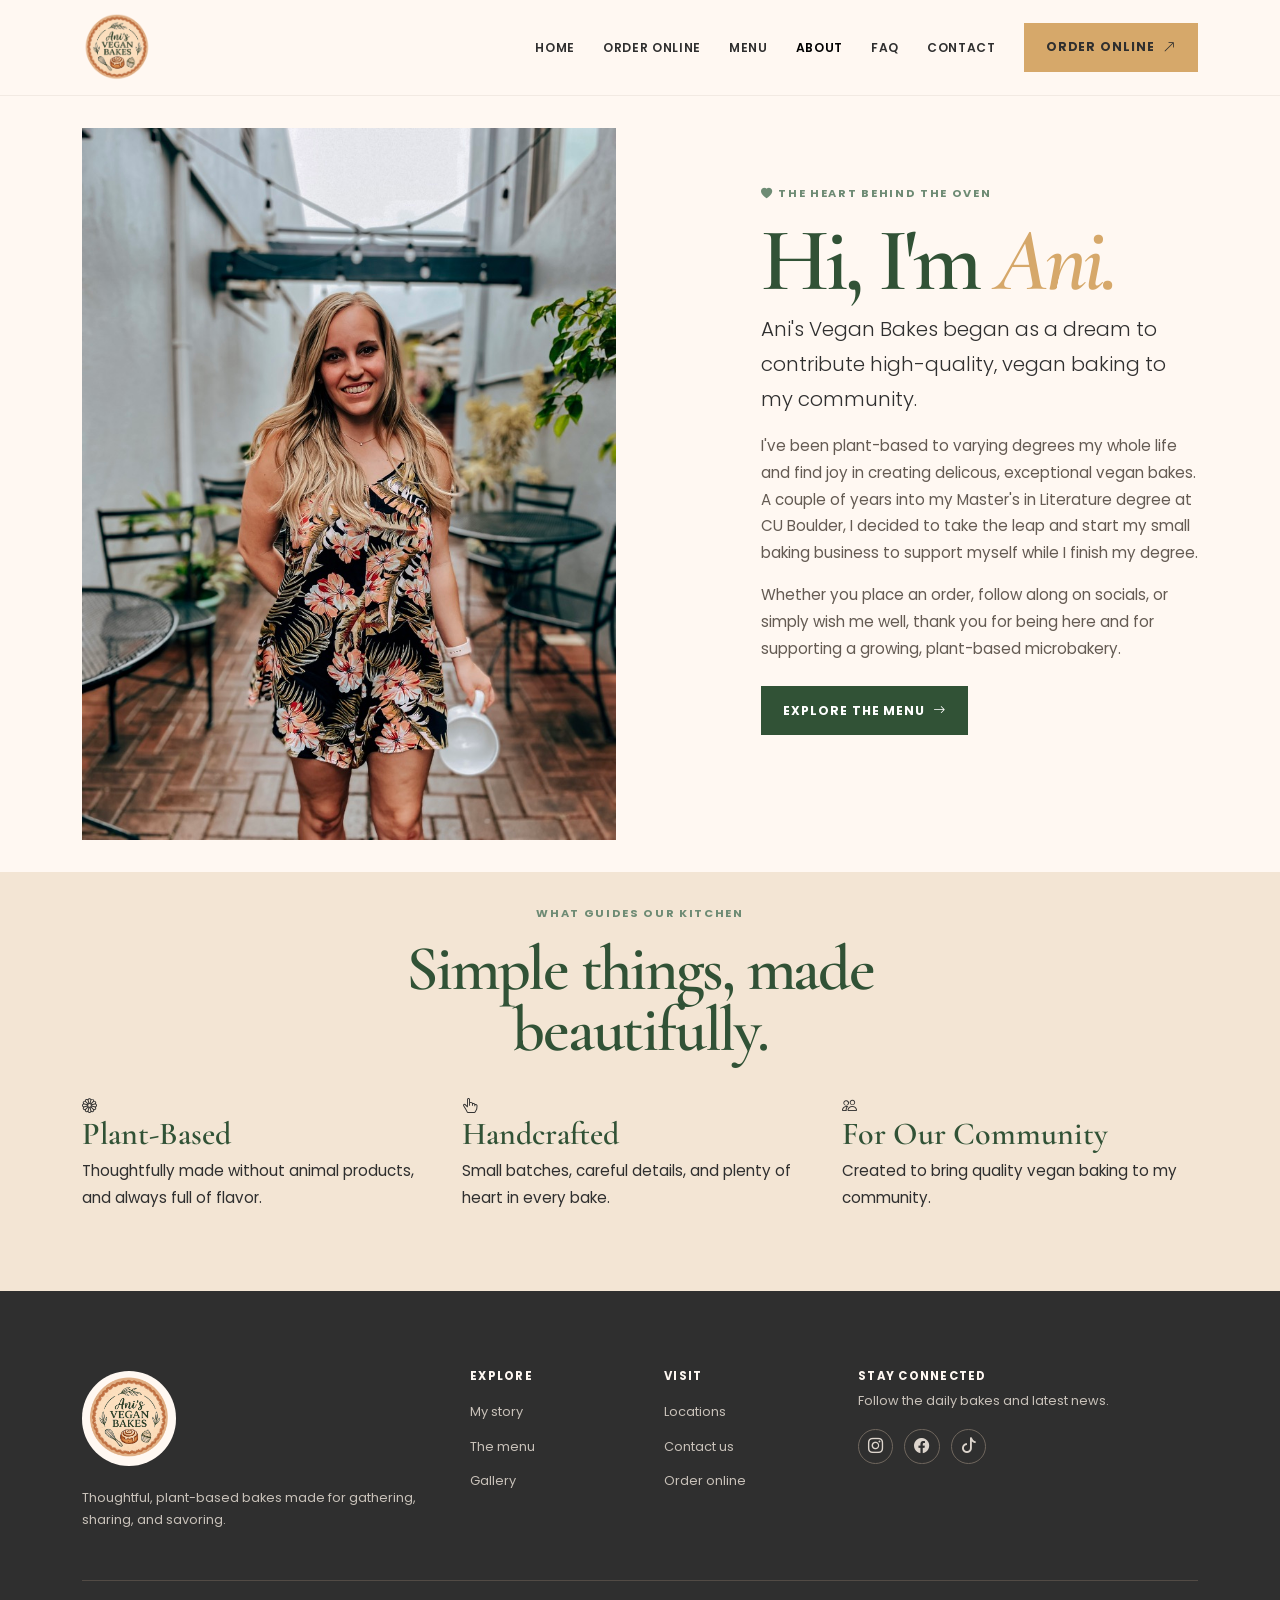
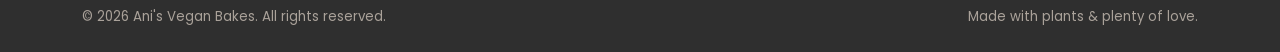
==== commit f6940877: "changed wording on multiple pages" ====
--- a/about.html
+++ b/about.html
@@ -77,9 +77,11 @@
               </i> The heart behind the oven</p>
               <h1 id="about-title">Hi, I'm <em>Ani.</em>
               </h1>
-              <p class="lead">Ani's Vegan Bakes began with a love of making people feel at home &mdash; one warm, generous bite at a time.</p>
-              <p class="section-copy">This page is being saved for Ani's full story: the inspiration behind the bakery, favorite things to bake, and the little moments that make this work so meaningful.</p>
-              <p class="section-copy">For now, thank you for being here and for supporting a small, growing plant-based bakery.</p>
+              <p class="lead">Ani's Vegan Bakes began as a dream to contribute high-quality, vegan baking to my community.</p>
+              <p class="section-copy">I've been plant-based to varying degrees my whole life and find joy in creating delicous, exceptional vegan bakes.
+                A couple of years into my Master's in Literature degree at CU Boulder, I decided to take the leap and start my small baking business to support myself while I finish my degree.
+              </p>
+              <p class="section-copy">Whether you place an order, follow along on socials, or simply wish me well, thank you for being here and for supporting a growing, plant-based microbakery.</p>
               <a class="btn btn-primary mt-2 mb-5" href="menu.html">Explore the menu <i class="bi bi-arrow-right ms-1" aria-hidden="true">
               </i>
               </a>
@@ -116,7 +118,7 @@
                 <i class="bi bi-people" aria-hidden="true">
                 </i>
                 <h3>For Our Community</h3>
-                <p>Created to bring a little more sweetness to the place we call home.</p>
+                <p>Created to bring quality vegan baking to my community.</p>
               </div>
             </article>
           </div>
@@ -137,7 +139,7 @@
             <h2 class="footer-title">Explore</h2>
             <ul class="footer-links">
               <li>
-                <a href="about.html">Our story</a>
+                <a href="about.html">My story</a>
               </li>
               <li>
                 <a href="menu.html">The menu</a>
--- a/css/style.css
+++ b/css/style.css
@@ -1024,3 +1024,41 @@
   border-color: rgba(255,255,255,.25); 
   color: var(--cream); 
 }
+
+.health-notice {
+  border-top: 1px solid rgba(255, 255, 255, 0.25);
+  color: rgba(255, 248, 242, 0.9);
+  font-size: 0.7rem;
+  line-height: 1.55;
+  margin-top: 1.25rem;
+  padding-top: 1.25rem;
+}
+
+.health-notice h3 {
+  color: var(--accent);
+  font-family: var(--body);
+  font-size: 0.65rem;
+  font-weight: 700;
+  letter-spacing: 0.08em;
+  margin-bottom: 0.5rem;
+  text-transform: uppercase;
+}
+
+.order-window-notice {
+  background: var(--tan);
+  border-left: 3px solid var(--accent);
+  color: var(--brown);
+  font-size: 0.78rem;
+  line-height: 1.55;
+  margin: 0 0 1.5rem;
+  padding: 0.85rem 1rem;
+}
+
+.order-window-notice strong,
+.order-window-notice span {
+  display: block;
+}
+
+.order-window-notice span {
+  margin-top: 0.2rem;
+}
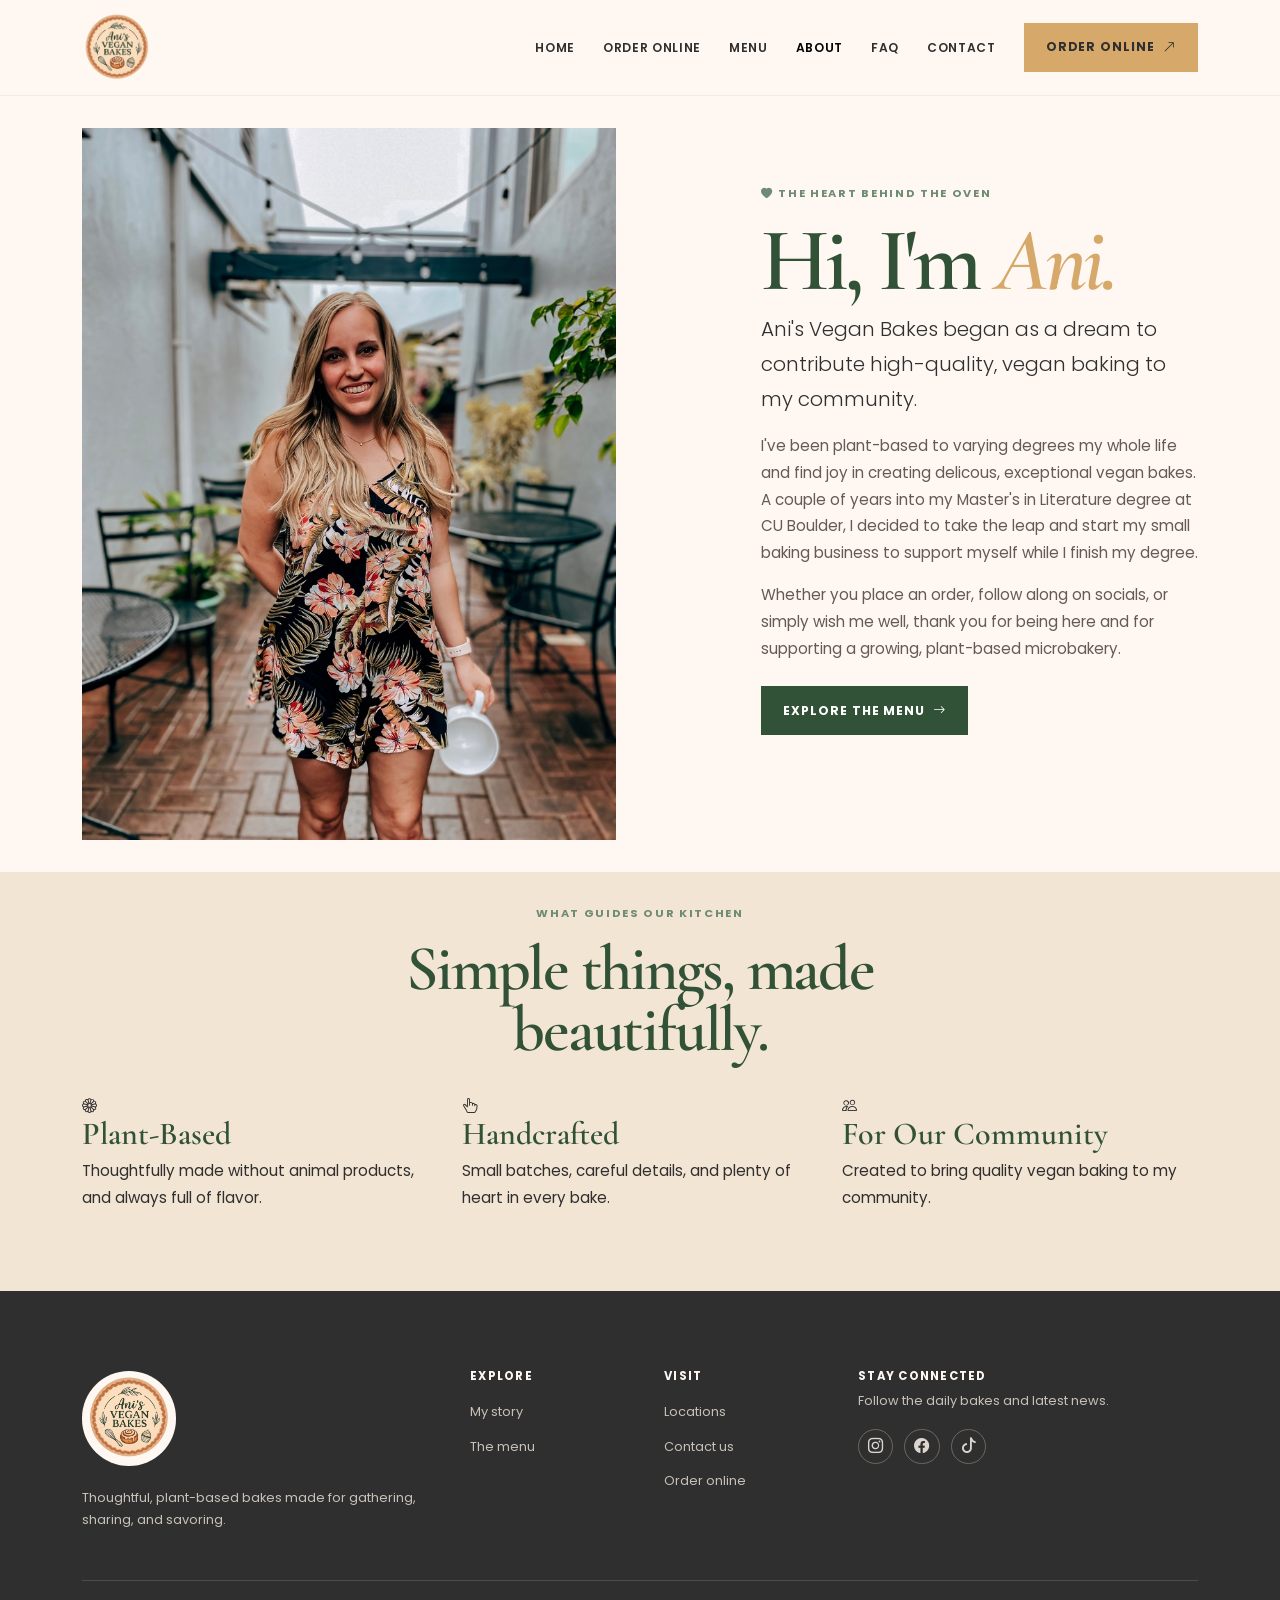
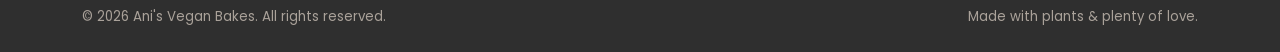
==== commit 066ad95a: "took out link to gallery page" ====
--- a/about.html
+++ b/about.html
@@ -144,9 +144,6 @@
               <li>
                 <a href="menu.html">The menu</a>
               </li>
-              <li>
-                <a href="gallery.html">Gallery</a>
-              </li>
             </ul>
           </div>
           <div class="col-6 col-lg-2">
--- a/css/style.css
+++ b/css/style.css
@@ -1054,6 +1054,7 @@
   padding: 0.85rem 1rem;
 }
 
+/* ---------------------------------Order page notice/form--------------------------------------- */
 .order-window-notice strong,
 .order-window-notice span {
   display: block;
@@ -1062,3 +1063,52 @@
 .order-window-notice span {
   margin-top: 0.2rem;
 }
+
+#ordering-status {
+  margin-bottom: 2rem;
+}
+
+.ordering-open,
+.ordering-closed {
+  border-radius: 1rem;
+  padding: 1.5rem;
+  text-align: center;
+}
+
+.ordering-open {
+  display: flex;
+  flex-direction: column;
+  gap: 0.35rem;
+  background: #edf7ef;
+  border: 1px solid #b8d9be;
+  color: #285d32;
+}
+
+.ordering-closed {
+  max-width: 760px;
+  margin-inline: auto;
+  padding: 2.5rem 1.5rem;
+  background: #fff8f1;
+  border: 1px solid #e3c6ac;
+}
+
+.ordering-closed h2 {
+  margin: 0 0 1rem;
+}
+
+.ordering-closed p {
+  margin-bottom: 0.75rem;
+}
+
+.ordering-label {
+  margin-bottom: 0.5rem;
+  font-size: 0.85rem;
+  font-weight: 700;
+  letter-spacing: 0.08em;
+  text-transform: uppercase;
+}
+
+.ordering-thank-you {
+  margin-top: 1.25rem;
+  font-weight: 600;
+}
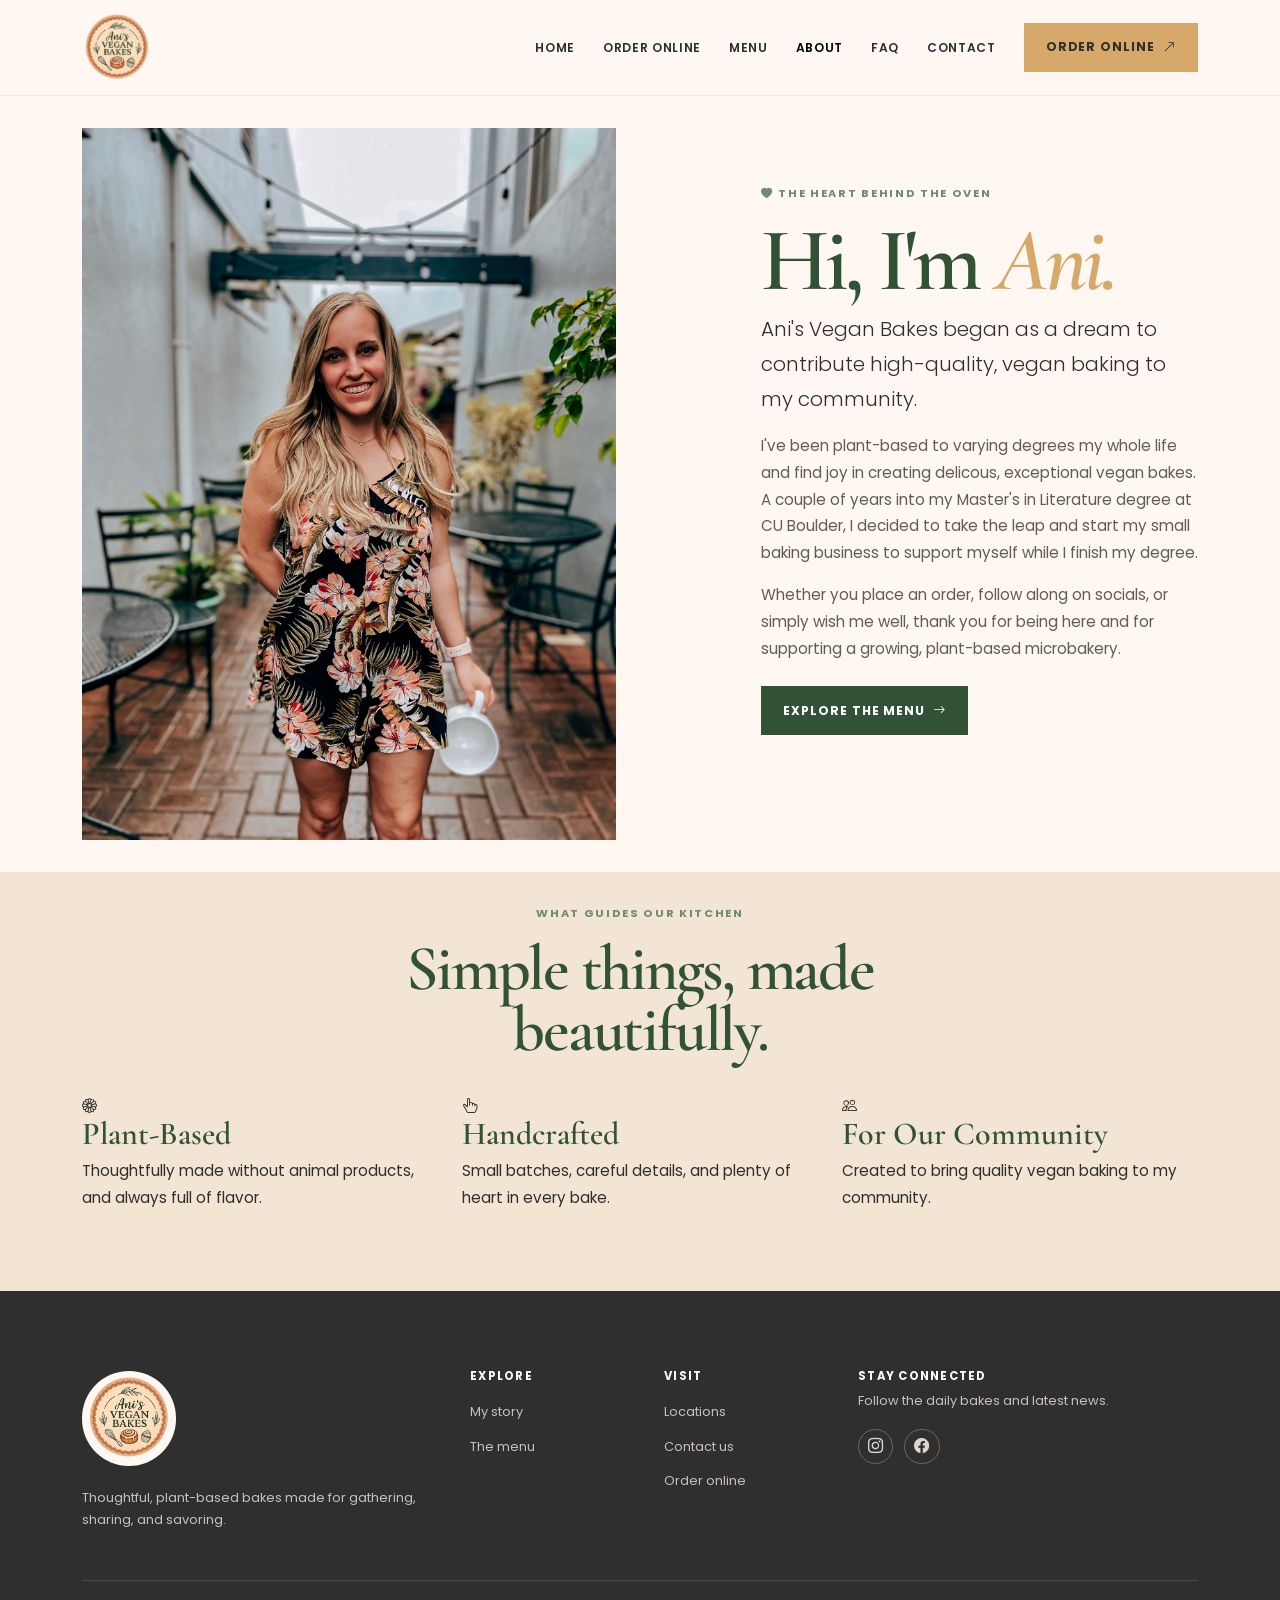
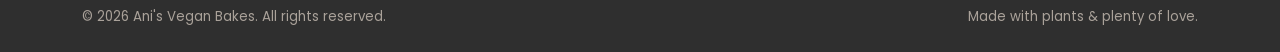
==== commit 29736357: "added instagram link and facebook link to about page. Deleted tiktok link" ====
--- a/about.html
+++ b/about.html
@@ -164,16 +164,12 @@
             <h2 class="footer-title">Stay connected</h2>
             <p>Follow the daily bakes and latest news.</p>
             <div class="social-links">
-              <a href="#" aria-label="Instagram">
+              <a href="https://www.instagram.com/anisveganbakes/" aria-label="Instagram">
               <i class="bi bi-instagram" aria-hidden="true">
               </i>
               </a>
-              <a href="#" aria-label="Facebook">
+              <a href="https://www.facebook.com/people/Anis-Vegan-Bakes/61592842460090/" aria-label="Facebook">
               <i class="bi bi-facebook" aria-hidden="true">
-              </i>
-              </a>
-              <a href="#" aria-label="TikTok">
-              <i class="bi bi-tiktok" aria-hidden="true">
               </i>
               </a>
             </div>
--- a/css/style.css
+++ b/css/style.css
@@ -1111,4 +1111,8 @@
 .ordering-thank-you {
   margin-top: 1.25rem;
   font-weight: 600;
+}
+/* For contact form */
+.hidden {
+  display: none;
 }
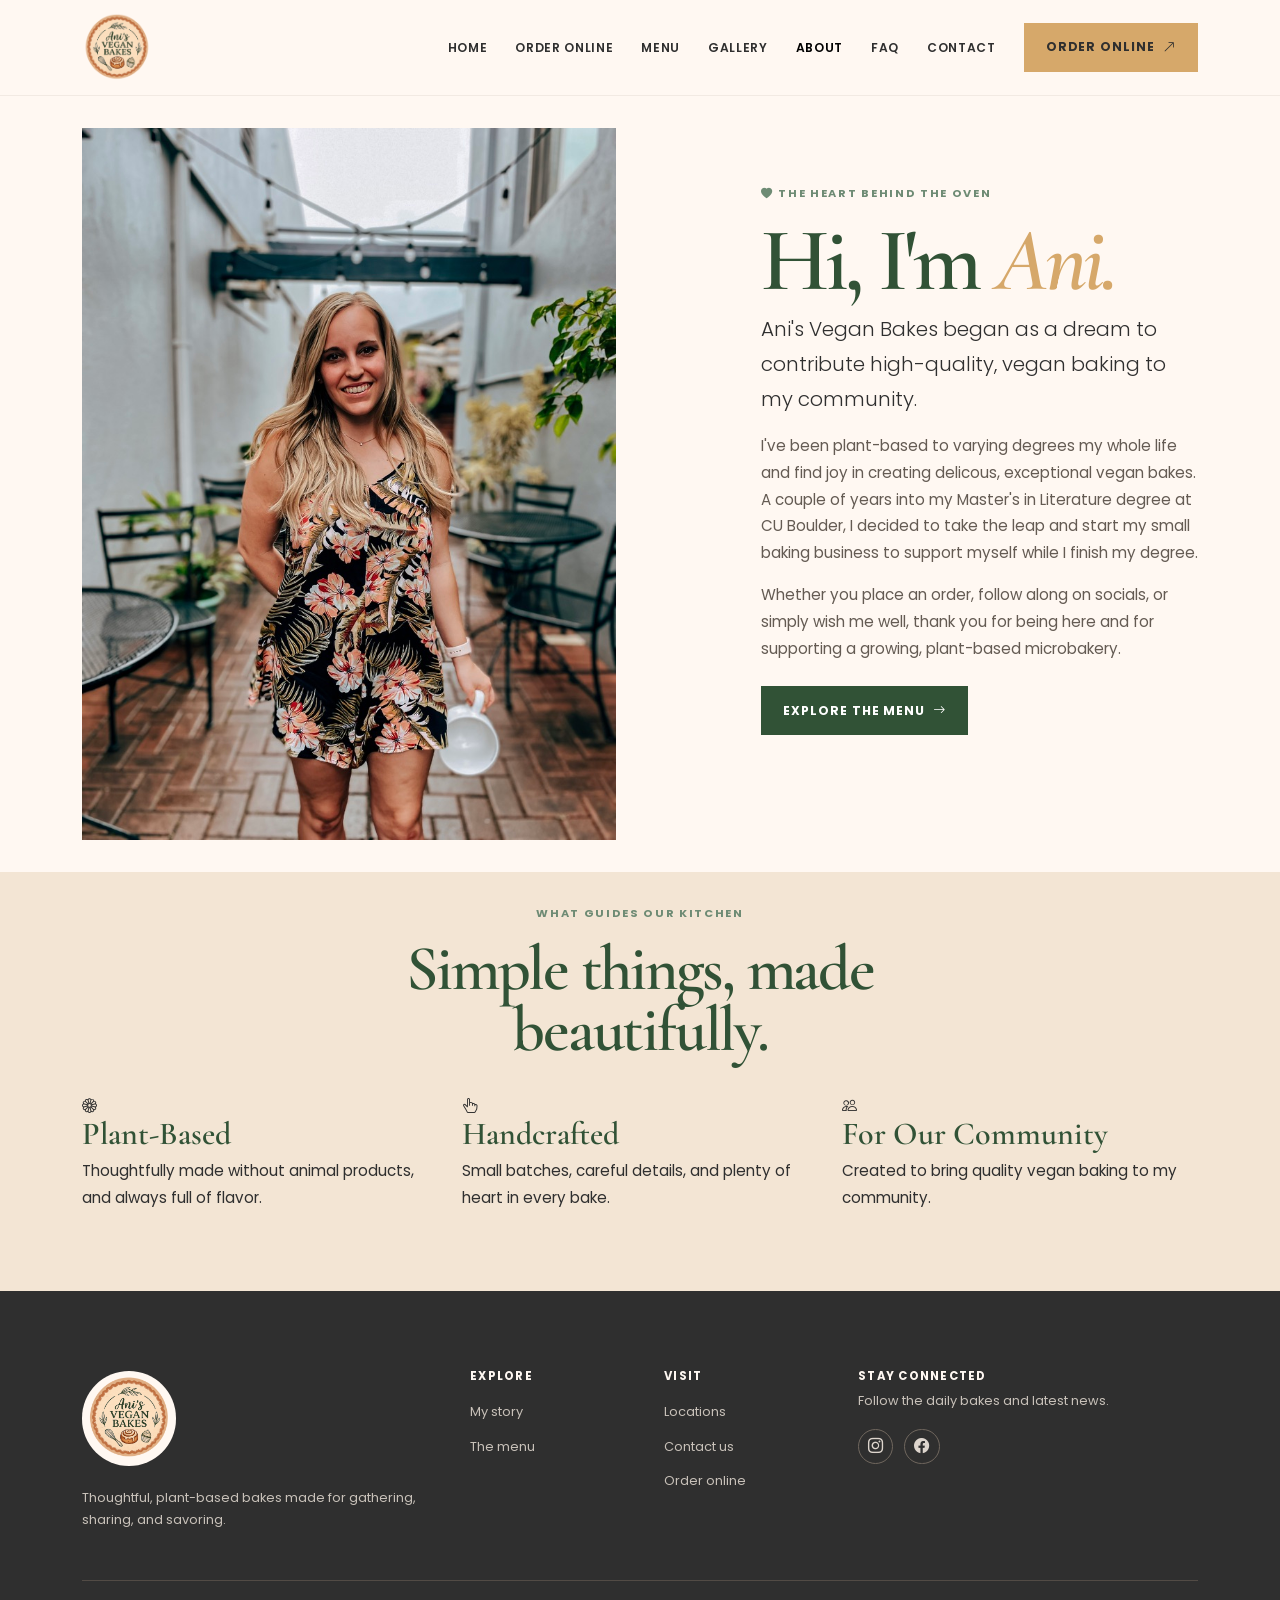
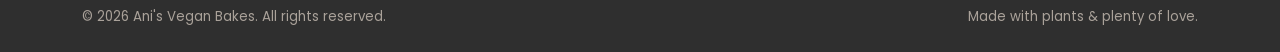
==== commit 70c45af5: "Created gallery page and added proper pictures/descriptions to each one. I also added js for gallery" ====
--- a/about.html
+++ b/about.html
@@ -42,6 +42,9 @@
               <li class="nav-item">
                 <a class="nav-link" href="menu.html">Menu</a>
               </li>
+              <li class="nav-item">
+                <a class="nav-link" href="gallery.html">Gallery</a>
+                </li>
               <li class="nav-item">
                 <a class="nav-link active" aria-current="page" href="about.html">About</a>
               </li>
--- a/css/style.css
+++ b/css/style.css
@@ -718,8 +718,68 @@
   padding: .65rem .8rem; 
 }
 
+/* -----------   How it works and where to find us section ---------------  */
+
 .how-it-works { 
   background: var(--cream); 
+}
+
+.section.preorder-process {
+  padding: 4.25rem 0;
+}
+
+.availability-section {
+  background: #e4c9aa;
+}
+
+.section.availability-section {
+  padding-bottom: 3.5rem;
+  padding-top: 3.5rem;
+}
+
+.availability-card {
+  background: var(--white);
+  box-shadow: 0 10px 26px rgba(68, 52, 36, 0.1);
+  height: 100%;
+  padding: clamp(1.4rem, 3vw, 2rem);
+}
+
+.availability-card--market {
+  background: #f7eadb;
+}
+
+.availability-card__icon {
+  height: 2.85rem;
+  margin-bottom: 1rem;
+  width: 2.85rem;
+}
+
+.availability-card--market .availability-card__icon {
+  background: var(--accent);
+  color: var(--green);
+}
+
+.availability-card h3 {
+  font-size: clamp(1.8rem, 2.5vw, 2.25rem);
+  margin-bottom: 0.8rem;
+}
+
+.availability-card__details {
+  font-size: 0.78rem;
+  margin-bottom: 1.2rem;
+}
+
+.availability-card__details li {
+  padding: 0.5rem 0;
+}
+
+.availability-card__details li:first-child {
+  padding-top: 0;
+}
+
+.availability-card__note {
+  font-size: 0.76rem;
+  margin-bottom: 1rem;
 }
 
 .process-step { 
@@ -1115,4 +1175,444 @@
 /* For contact form */
 .hidden {
   display: none;
+}
+
+/* --------------Temporary farmers market announcement ------------- */
+
+/* .market-announcement {
+  background: var(--cream);
+  padding: 1.25rem 0 0;
+}
+
+.market-announcement__card {
+  align-items: center;
+  background: var(--tan);
+  border: 1px solid rgba(90, 70, 52, 0.12);
+  border-radius: var(--radius);
+  box-shadow: 0 10px 28px rgba(68, 52, 36, 0.08);
+  display: flex;
+  gap: 1.5rem;
+  justify-content: space-between;
+  padding: 1.35rem 1.5rem;
+  position: relative;
+  max-width: 1050px;
+  margin: 0 auto;
+}
+
+.market-announcement__content {
+  min-width: 0;
+}
+
+.market-announcement__eyebrow,
+.market-order-notice__eyebrow {
+  color: var(--green-soft);
+  font-size: 0.68rem;
+  font-weight: 700;
+  letter-spacing: 0.1em;
+  margin: 0 0 0.4rem;
+  text-transform: uppercase;
+}
+
+.market-announcement__eyebrow i,
+.market-order-notice__eyebrow i {
+  color: var(--accent);
+  margin-right: 0.3rem;
+}
+
+.market-announcement__title {
+  color: var(--green);
+  font-size: clamp(1.75rem, 3vw, 2.35rem);
+  margin-bottom: 0.6rem;
+}
+
+.market-announcement__details {
+  display: flex;
+  flex-wrap: wrap;
+  gap: 0.35rem 1.1rem;
+}
+
+.market-announcement__details p {
+  color: var(--brown);
+  font-size: 0.78rem;
+  margin: 0;
+}
+
+.market-announcement__details i {
+  color: var(--green-soft);
+  margin-right: 0.25rem;
+}
+
+.market-announcement__actions {
+  align-items: center;
+  display: flex;
+  flex: 0 0 auto;
+  gap: 0.75rem;
+}
+
+.market-announcement__button {
+  white-space: nowrap;
+}
+
+.market-announcement__dismiss {
+  align-items: center;
+  background: transparent;
+  border: 0;
+  border-radius: 50%;
+  color: var(--brown);
+  display: inline-flex;
+  height: 2.25rem;
+  justify-content: center;
+  transition: background-color 0.2s ease;
+  width: 2.25rem;
+}
+
+.market-announcement__dismiss:hover,
+.market-announcement__dismiss:focus-visible {
+  background: rgba(49, 82, 54, 0.1);
+} */
+
+/* Order-page version */
+
+.market-order-notice {
+  align-items: center;
+  background: var(--cream);
+  /* background: #fdf0be4f; */
+  border: 1px solid rgba(90, 70, 52, 0.12);
+  border-left: 4px solid var(--accent);
+  box-shadow: 0 6px 18px rgba(68, 52, 36, 0.06);
+  display: flex;
+  gap: 1.5rem;
+  justify-content: space-between;
+  margin-bottom: 0.5rem;
+  padding: 0.5rem 1.5rem;
+}
+
+.market-order-notice h2 {
+  font-size: 1.8rem;
+  margin-bottom: 0.4rem;
+}
+
+.market-order-notice p:not(.market-order-notice__eyebrow) {
+  color: var(--brown);
+  font-size: 0.82rem;
+}
+
+.market-order-notice__button {
+  flex: 0 0 auto;
+  white-space: nowrap;
+}
+
+@media (max-width: 767.98px) {
+  .market-announcement__card,
+  .market-order-notice {
+    align-items: flex-start;
+    flex-direction: column;
+  }
+
+  .market-announcement__actions {
+    width: 100%;
+  }
+
+  .market-announcement__button,
+  .market-order-notice__button {
+    width: 100%;
+  }
+
+  .market-announcement__dismiss {
+    position: absolute;
+    right: 0.75rem;
+    top: 0.75rem;
+  }
+
+  .market-announcement__title {
+    padding-right: 2rem;
+  }
+}
+
+.market-announcement__locations {
+  display: grid;
+  gap: 0.85rem;
+  grid-template-columns: repeat(2, minmax(0, 1fr));
+  margin-top: 1rem;
+}
+
+.market-announcement__location {
+  background: rgba(255, 255, 255, 0.55);
+  border-radius: 0.75rem;
+  padding: 0.85rem 1rem;
+}
+
+.market-announcement__location h3 {
+  color: var(--green);
+  font-family: var(--body);
+  font-size: 0.72rem;
+  font-weight: 700;
+  letter-spacing: 0.04em;
+  margin: 0 0 0.4rem;
+  text-transform: uppercase;
+}
+
+.market-announcement__location p {
+  color: var(--brown);
+  font-size: 0.76rem;
+  margin: 0.2rem 0;
+}
+
+.market-announcement__location i {
+  color: var(--green-soft);
+  margin-right: 0.25rem;
+}
+
+.market-announcement__limited {
+  color: var(--green) !important;
+  font-weight: 700;
+}
+
+@media (max-width: 767.98px) {
+  .market-announcement__locations {
+    grid-template-columns: 1fr;
+  }
+}
+
+/* Secondary weekly market notice on the order page */
+
+.market-order-notice {
+  align-items: center;
+  background: var(--tan);
+  border: 1px solid rgba(90, 70, 52, 0.12);
+  border-left: 4px solid var(--accent);
+  box-shadow: 0 6px 18px rgba(68, 52, 36, 0.06);
+  display: flex;
+  gap: 1.5rem;
+  justify-content: space-between;
+  margin-bottom: 2rem;
+  padding: 1.15rem 1.35rem;
+}
+
+.market-order-notice__eyebrow {
+  color: var(--green-soft);
+  font-size: 0.66rem;
+  font-weight: 700;
+  letter-spacing: 0.1em;
+  margin-bottom: 0.4rem;
+  text-transform: uppercase;
+}
+
+.market-order-notice__eyebrow i {
+  color: var(--accent);
+  margin-right: 0.3rem;
+}
+
+.market-order-notice h2 {
+  font-size: 1.75rem;
+  margin-bottom: 0.45rem;
+}
+
+.market-order-notice p:not(.market-order-notice__eyebrow) {
+  color: var(--brown);
+  font-size: 0.82rem;
+}
+
+.market-order-notice__link {
+  flex: 0 0 auto;
+  white-space: nowrap;
+}
+
+@media (max-width: 767.98px) {
+  .market-order-notice {
+    align-items: flex-start;
+    flex-direction: column;
+  }
+}
+
+/* Gallery and reusable product badges */
+
+.gallery-hero {
+  background: var(--tan);
+  padding: 4.5rem 0;
+}
+
+.gallery-hero p:last-child {
+  color: var(--brown);
+  margin: 1rem auto 0;
+  max-width: 38rem;
+}
+
+.gallery-section {
+  background: var(--cream);
+  padding: 4.5rem 0 6rem;
+}
+
+.gallery-filters {
+  display: flex;
+  flex-wrap: wrap;
+  gap: 0.6rem;
+  justify-content: center;
+}
+
+.gallery-filter {
+  background: transparent;
+  border: 1px solid rgba(49, 82, 54, 0.28);
+  border-radius: 99rem;
+  color: var(--green);
+  font-size: 0.72rem;
+  font-weight: 700;
+  letter-spacing: 0.05em;
+  padding: 0.6rem 1rem;
+  text-transform: uppercase;
+}
+
+.gallery-filter:hover,
+.gallery-filter:focus-visible,
+.gallery-filter.is-active {
+  background: var(--green);
+  border-color: var(--green);
+  color: var(--cream);
+}
+
+.gallery-grid {
+  columns: 4 13rem;
+  column-gap: 1rem;
+}
+
+.gallery-item {
+  break-inside: avoid;
+  margin-bottom: 1rem;
+}
+
+.gallery-item[hidden] {
+  display: none;
+}
+
+.gallery-card {
+  background: var(--white);
+  border: 0;
+  box-shadow: 0 8px 22px rgba(68, 52, 36, 0.08);
+  display: block;
+  padding: 0;
+  text-align: left;
+  width: 100%;
+}
+
+.gallery-card:hover img,
+.gallery-card:focus-visible img {
+  transform: scale(1.04);
+}
+
+.gallery-card:focus-visible {
+  outline: 3px solid var(--accent);
+  outline-offset: 3px;
+}
+
+.gallery-image-wrap {
+  overflow: hidden;
+  position: relative;
+}
+
+.gallery-image-wrap img {
+  aspect-ratio: 4 / 3;
+  transition: transform 0.35s ease;
+  width: 100%;
+}
+
+.gallery-item--tall .gallery-image-wrap img {
+  aspect-ratio: 4 / 5;
+}
+
+.gallery-item--wide .gallery-image-wrap img {
+  aspect-ratio: 16 / 9;
+}
+
+.gallery-caption {
+  color: var(--brown);
+  display: block;
+  font-family: var(--heading);
+  font-size: 1.15rem;
+  line-height: 1.1;
+  padding: 0.8rem 0.9rem;
+}
+
+/* Reusable badges */
+
+.product-badge {
+  border-radius: 99rem;
+  font-family: var(--body);
+  font-size: 0.5rem;
+  font-weight: 700;
+  left: 0.7rem;
+  letter-spacing: 0.05em;
+  padding: 0.3rem 0.55rem;
+  position: absolute;
+  text-transform: uppercase;
+  top: 0.7rem;
+  z-index: 1;
+}
+
+.badge-available {
+  background: var(--green);
+  color: var(--cream);
+}
+
+.badge-seasonal {
+  background: var(--accent);
+  color: var(--dark);
+}
+
+.badge-favorite {
+  background: var(--brown);
+  color: var(--cream);
+}
+
+.badge-market {
+  background: var(--green-soft);
+  color: var(--white);
+}
+
+.order-product {
+  position: relative;
+}
+
+.order-product > .product-badge {
+  left: 0.65rem;
+  top: 0.65rem;
+}
+
+.gallery-modal {
+  background: var(--cream);
+}
+
+.gallery-modal .modal-body {
+  text-align: center;
+}
+
+.gallery-modal img {
+  margin: 0 auto;
+  max-height: 70vh;
+  object-fit: contain;
+}
+
+.gallery-modal__caption {
+  color: var(--brown);
+  font-family: var(--heading);
+  font-size: 1.6rem;
+  margin: 1rem 0 0;
+}
+
+@media (max-width: 575.98px) {
+  .gallery-hero {
+    padding: 3.5rem 0;
+  }
+
+  .gallery-section {
+    padding: 3.5rem 0 4.5rem;
+  }
+
+  .gallery-grid {
+    columns: 1;
+  }
+
+  .gallery-filter {
+    font-size: 0.65rem;
+    padding: 0.55rem 0.75rem;
+  }
 }
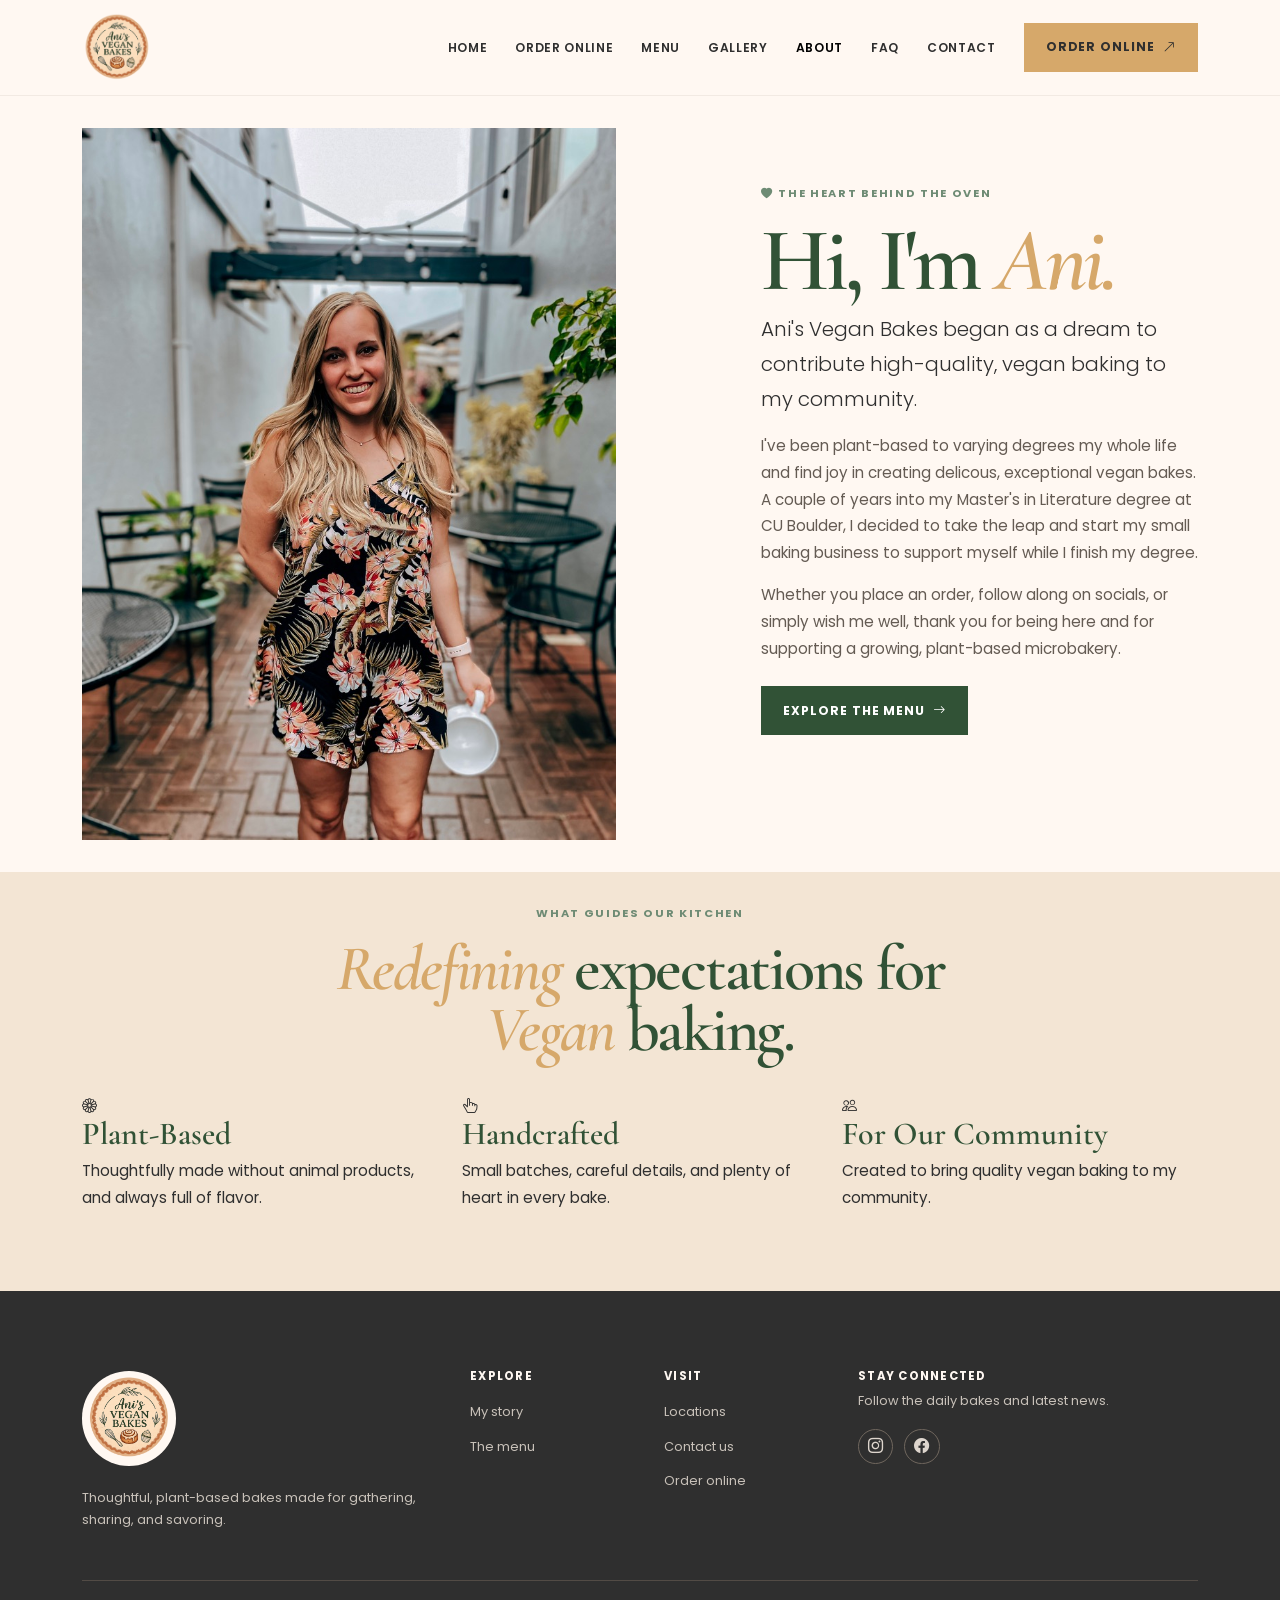
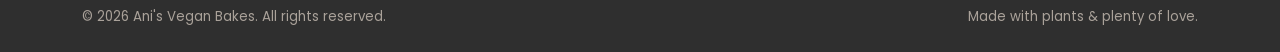
==== commit e4410863: "changed Menu page to show instagram section and "why us" section under menu items. Added new hero se" ====
--- a/about.html
+++ b/about.html
@@ -97,7 +97,7 @@
         <div class="container">
           <div class="section-intro text-center reveal">
             <p class="eyebrow">What guides our kitchen</p>
-            <h2 id="values-title">Simple things, made beautifully.</h2>
+            <h2 id="values-title"><em>Redefining</em> expectations for <em>Vegan</em> baking.</h2>
           </div>
           <div class="row g-4 mt-1">
             <article class="col-md-4 reveal">
--- a/css/style.css
+++ b/css/style.css
@@ -1615,4 +1615,151 @@
     font-size: 0.65rem;
     padding: 0.55rem 0.75rem;
   }
+}
+
+/* Menu page redesign */
+.menu-ordering-reminder {
+  align-items: center;
+  color: var(--green);
+  display: inline-flex;
+  font-size: 0.75rem;
+  font-weight: 700;
+  gap: 0.45rem;
+  margin: 1.25rem 0 0;
+}
+
+.menu-section-heading {
+  margin: 0 auto 2.5rem;
+  max-width: 40rem;
+}
+
+.menu-section-heading h2 {
+  margin-bottom: 0.65rem;
+}
+
+.menu-section-heading p:not(.eyebrow) {
+  color: var(--brown);
+  margin: 0 auto;
+}
+
+.menu-product {
+  border-radius: var(--radius);
+  box-shadow: 0 10px 28px rgba(68, 52, 36, 0.1);
+  transition: box-shadow 0.3s ease, transform 0.3s ease;
+}
+
+.menu-product:hover {
+  box-shadow: 0 16px 34px rgba(68, 52, 36, 0.14);
+  transform: translateY(-0.3rem);
+}
+
+.menu-product-image {
+  position: relative;
+}
+
+.menu-product-image img {
+  aspect-ratio: 1 / 0.9;
+}
+
+.menu-preorder-benefits {
+  background: var(--cream);
+}
+
+.menu-value-card {
+  background: var(--white);
+  border-radius: var(--radius);
+  box-shadow: 0 8px 20px rgba(68, 52, 36, 0.07);
+  height: 100%;
+  padding: 1.75rem 1.4rem;
+}
+
+.menu-value-card__icon {
+  align-items: center;
+  background: var(--tan);
+  border-radius: 50%;
+  color: var(--green);
+  display: inline-flex;
+  font-size: 1.4rem;
+  height: 3.5rem;
+  justify-content: center;
+  margin-bottom: 1rem;
+  width: 3.5rem;
+}
+
+.menu-value-card h3 {
+  font-size: 1.65rem;
+  margin-bottom: 0.45rem;
+}
+
+.menu-value-card p {
+  color: var(--brown);
+  font-size: 0.8rem;
+  margin: 0 auto;
+  max-width: 16rem;
+}
+
+.menu-coming-soon {
+  background: var(--tan);
+}
+
+.menu-preview-card {
+  background: var(--white);
+  border-radius: var(--radius);
+  box-shadow: 0 8px 22px rgba(68, 52, 36, 0.08);
+  height: 100%;
+  overflow: hidden;
+}
+
+.menu-preview-card__image {
+  overflow: hidden;
+  position: relative;
+}
+
+.menu-preview-card__image img {
+  aspect-ratio: 4 / 5;
+  filter: saturate(0.75);
+  width: 100%;
+}
+
+.menu-preview-card__body {
+  padding: 1.2rem 1.25rem 1.35rem;
+}
+
+.menu-preview-card h3 {
+  font-size: 1.7rem;
+  margin-bottom: 0.35rem;
+}
+
+.menu-preview-card p {
+  color: var(--brown);
+  font-size: 0.78rem;
+  margin: 0;
+}
+
+.menu-social-section {
+  background: var(--tan);
+  border-radius: 1.25rem;
+  margin: 2rem 2rem 3.2rem;
+  max-width: auto;
+  padding: clamp(1.5rem, 3vw, 2.25rem);
+}
+
+.menu-final-cta {
+  background: var(--cream);
+  padding-top: 0;
+}
+
+.menu-final-cta .preorder-cta {
+  border-radius: var(--radius);
+  padding: clamp(2.75rem, 6vw, 4rem) 1.5rem;
+}
+
+.menu-final-cta .preorder-cta h2 {
+  margin-bottom: 0.75rem;
+}
+
+.menu-product-image > .product-badge,
+.menu-preview-card__image > .product-badge {
+  left: 0.7rem;
+  top: 0.7rem;
 }
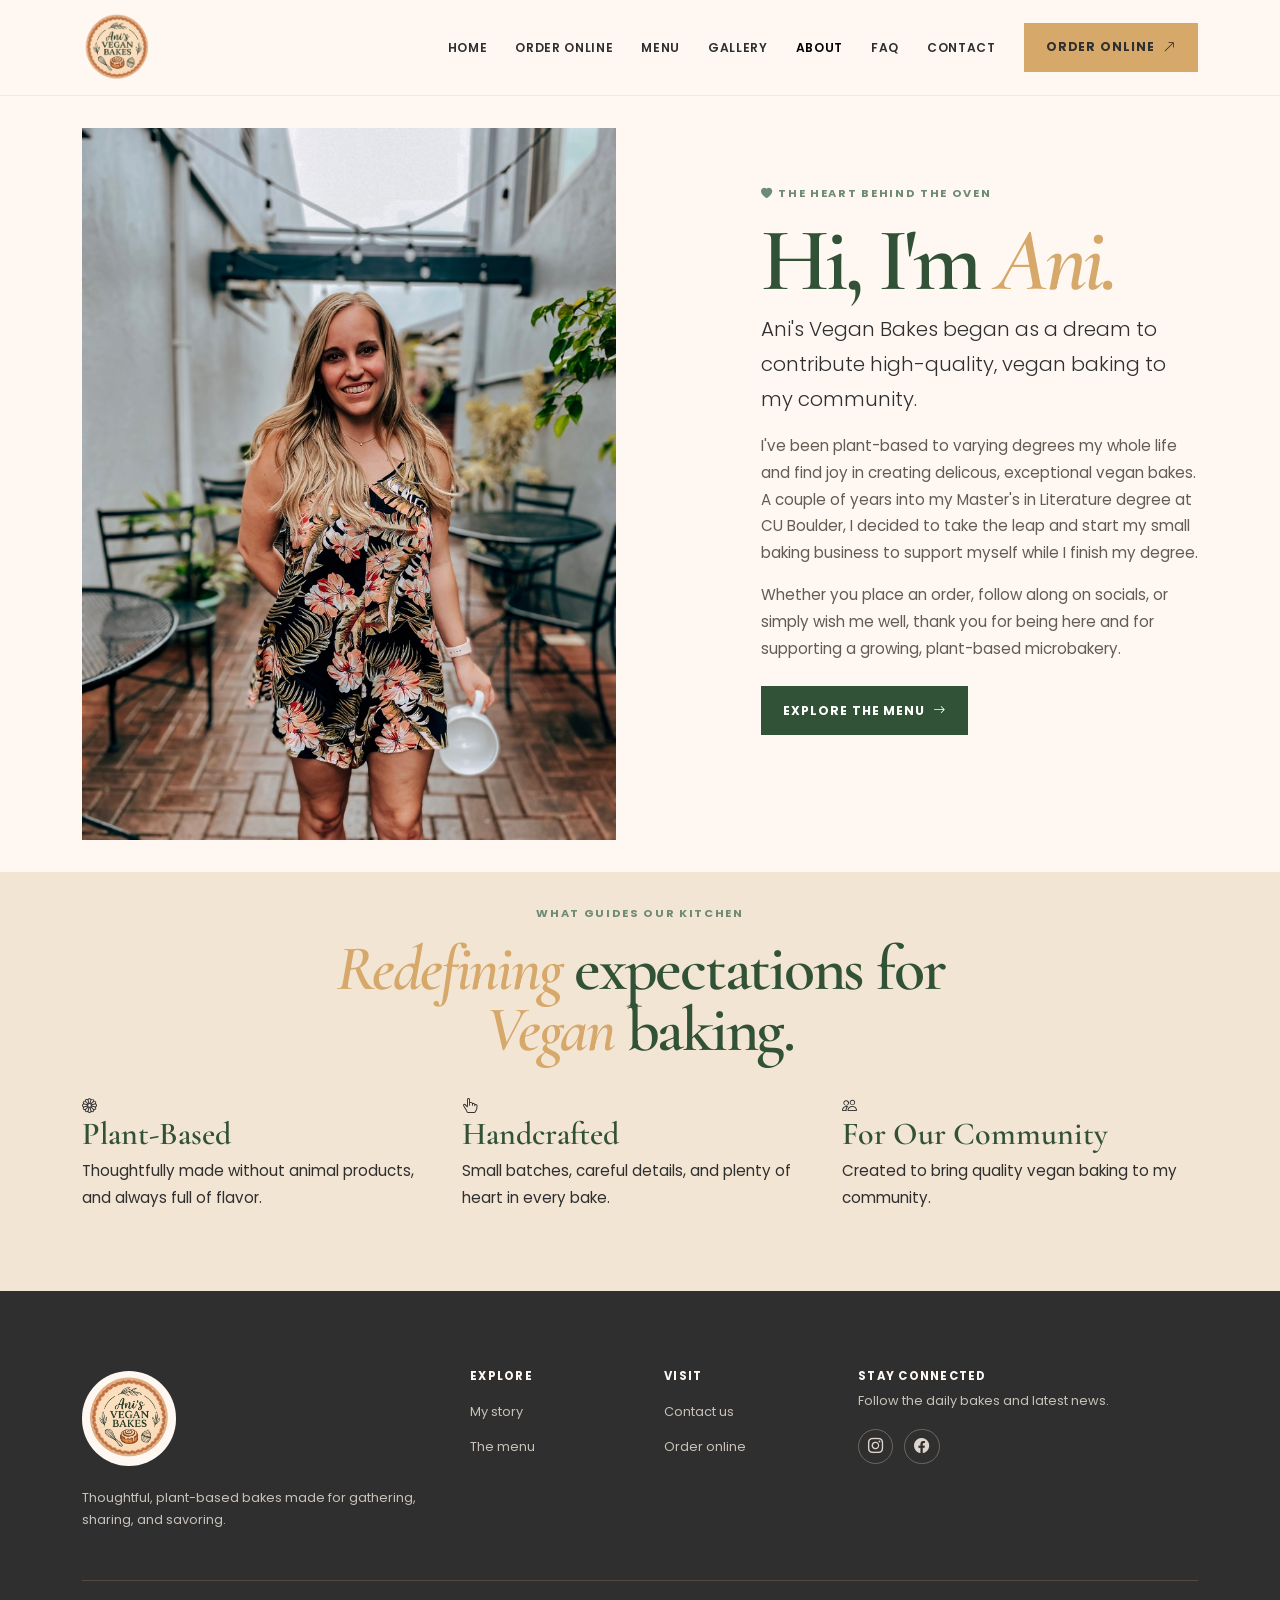
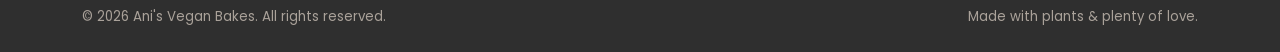
==== commit c0d181d0: "removed locations from footer of about page" ====
--- a/about.html
+++ b/about.html
@@ -153,9 +153,6 @@
             <h2 class="footer-title">Visit</h2>
             <ul class="footer-links">
               <li>
-                <a href="locations.html">Locations</a>
-              </li>
-              <li>
                 <a href="contact.html">Contact us</a>
               </li>
               <li>
--- a/css/style.css
+++ b/css/style.css
@@ -11,7 +11,7 @@
   line-height: 1.75; 
 } 
 
-h1,h2,h3 { 
+h1,h2,h3,h4,h5 { 
   color: var(--green); 
   font-family: var(--heading); 
   font-weight: 600; 
@@ -30,6 +30,14 @@
 
 h3 { 
   font-size: 2rem; 
+}
+
+h4 { 
+  font-size: 1.9rem; 
+}
+
+h5 { 
+  font-size: 1rem; 
 } 
 
 h1 em,h2 em { 
@@ -294,6 +302,8 @@
   text-align: right; 
   text-transform: uppercase; 
 }
+
+
 
 /* -----------------------------ABOUT/LOCATIONS----------------------------------- */
 .purpose-image { 
@@ -646,7 +656,7 @@
 }
 
 .weekly-menu { 
-  background: var(--tan); 
+  background: var(--tan);
 }
 
 .menu-product { 
@@ -729,7 +739,40 @@
 }
 
 .availability-section {
-  background: #e4c9aa;
+  background: #f7ddbf;
+  isolation: isolate;
+  overflow: hidden;
+  position: relative;
+}
+
+.availability-section__photos {
+  display: grid;
+  grid-template-columns: repeat(5, 1fr);
+  grid-template-rows: repeat(2, 1fr);
+  inset: 0;
+  position: absolute;
+  z-index: 0;
+}
+
+.availability-section__photos img {
+  filter: saturate(0.65);
+  height: 100%;
+  object-fit: cover;
+  opacity: 0.4;
+  width: 100%;
+}
+
+.availability-section::before {
+  background: rgba(251, 232, 210, 0.72);
+  content: "";
+  inset: 0;
+  position: absolute;
+  z-index: 1;
+}
+
+.availability-section .container {
+  position: relative;
+  z-index: 2;
 }
 
 .section.availability-section {
@@ -745,7 +788,22 @@
 }
 
 .availability-card--market {
-  background: #f7eadb;
+  position: relative;
+}
+
+.availability-card__logo {
+  height: auto;
+  max-height: 2.75rem;
+  max-width: 5.5rem;
+  object-fit: contain;
+  position: absolute;
+  right: clamp(1.4rem, 3vw, 2rem);
+  top: clamp(1.4rem, 3vw, 2rem);
+  width: auto;
+}
+
+.availability-card--market {
+  background: var(--white);
 }
 
 .availability-card__icon {
@@ -1179,9 +1237,9 @@
 
 /* --------------Temporary farmers market announcement ------------- */
 
-/* .market-announcement {
+.market-announcement {
   background: var(--cream);
-  padding: 1.25rem 0 0;
+  padding: 1.25rem 0 1.25rem;
 }
 
 .market-announcement__card {
@@ -1193,9 +1251,9 @@
   display: flex;
   gap: 1.5rem;
   justify-content: space-between;
-  padding: 1.35rem 1.5rem;
+  padding: 1.2rem 1.5rem;
   position: relative;
-  max-width: 1050px;
+  max-width: 900px;
   margin: 0 auto;
 }
 
@@ -1269,7 +1327,7 @@
 .market-announcement__dismiss:hover,
 .market-announcement__dismiss:focus-visible {
   background: rgba(49, 82, 54, 0.1);
-} */
+}
 
 /* Order-page version */
 
@@ -1738,10 +1796,62 @@
 
 .menu-social-section {
   background: var(--tan);
-  border-radius: 1.25rem;
+  border-radius: var(--radius);
+  isolation: isolate;
   margin: 2rem 2rem 3.2rem;
-  max-width: auto;
+  overflow: hidden;
   padding: clamp(1.5rem, 3vw, 2.25rem);
+  position: relative;
+}
+
+.menu-social-section__photos {
+  display: grid;
+  grid-template-columns: repeat(5, 1fr);
+  inset: 0;
+  position: absolute;
+  z-index: 0;
+}
+
+.menu-social-section__photos img {
+  filter: saturate(0.7);
+  height: 100%;
+  object-fit: cover;
+  opacity: 0.5;
+  width: 100%;
+}
+
+.menu-social-section::before {
+  background: rgba(255, 248, 242, 0.78);
+  content: "";
+  inset: 0;
+  position: absolute;
+  z-index: 1;
+}
+
+.menu-social-section .container {
+  position: relative;
+  z-index: 2;
+}
+
+.menu-instagram-callout {
+  margin: 0 auto;
+  max-width: 42rem;
+  padding: clamp(1.25rem, 3vw, 2rem);
+}
+
+@media (max-width: 575.98px) {
+  .menu-social-section {
+    margin-left: 1rem;
+    margin-right: 1rem;
+  }
+
+  .menu-social-section__photos {
+    grid-template-columns: repeat(3, 1fr);
+  }
+
+  .menu-social-section__photos img:nth-child(n + 4) {
+    display: none;
+  }
 }
 
 .menu-final-cta {
@@ -1762,4 +1872,198 @@
 .menu-preview-card__image > .product-badge {
   left: 0.7rem;
   top: 0.7rem;
+}
+
+/* Homepage featured-menu card layout */
+.index-weekly-menu .menu-product-footer {
+  gap: 0.5rem;
+}
+
+.index-weekly-menu .product-price {
+  font-size: 1.35rem;
+  white-space: nowrap;
+}
+
+.index-weekly-menu .btn-order-small {
+  flex-shrink: 0;
+  font-size: 0.57rem;
+  padding: 0.5rem 0.65rem;
+  white-space: nowrap;
+}
+
+/* Menu page: ingredient graphic buttons and modal -----------------------------------------------------------*/
+.menu-ingredients-button {
+  background: transparent;
+  border: 0;
+  color: var(--green);
+  font-family: var(--body);
+  font-size: 0.65rem;
+  font-weight: 700;
+  margin-top: 1rem;
+  padding: 0;
+  text-align: left;
+}
+
+.menu-ingredients-button:hover,
+.menu-ingredients-button:focus-visible {
+  color: var(--brown);
+  text-decoration: underline;
+  text-underline-offset: 0.2rem;
+}
+
+.menu-ingredients-button:focus-visible {
+  outline: 2px solid var(--accent);
+  outline-offset: 0.25rem;
+}
+
+.menu-ingredients-button i {
+  margin-right: 0.25rem;
+}
+
+/* Ingredient modal: image-first presentation */
+.modal-content.menu-ingredients-modal {
+  background-color: transparent !important;
+  border: 0 !important;
+  border-radius: var(--radius);
+  box-shadow: none !important;
+  overflow: visible;
+}
+
+.menu-ingredients-modal .modal-body {
+  background-color: transparent !important;
+  padding: 0;
+  position: relative;
+  text-align: center;
+}
+
+.menu-ingredients-modal img {
+  background: transparent;
+  border-radius: var(--radius);
+  /* box-shadow: 0 18px 45px rgba(47, 47, 47, 0.28); */
+  display: block;
+  height: auto;
+  margin: 0 auto;
+  max-height: 82vh;
+  max-width: 100%;
+  width: auto;
+}
+
+.menu-ingredients-modal__title {
+  background: rgba(255, 248, 242, 0.88);
+  border-radius: 99rem;
+  color: var(--green);
+  font-size: clamp(1.35rem, 3vw, 2rem);
+  left: .45rem;
+  margin: 0;
+  padding: .20rem .9rem;
+  position: absolute;
+  top: .45rem;
+  z-index: 1;
+}
+
+.menu-ingredients-modal__close {
+  background-color: rgba(255, 248, 242, 0.9);
+  border-radius: 50%;
+  opacity: 1;
+  padding: 0.65rem;
+  position: absolute;
+  right: .45rem;
+  top: .45rem;
+  z-index: 1;
+}
+
+/* Homepage bakery showcase */
+.home-showcase {
+  background: var(--tan);
+}
+
+.home-showcase__intro {
+  margin: 0 auto 3rem;
+  max-width: 42rem;
+}
+
+.home-showcase__intro h2 {
+  margin-bottom: 0.75rem;
+}
+
+.home-showcase__intro p:not(.eyebrow) {
+  color: var(--brown);
+  margin: 0;
+}
+
+.home-bake-card {
+  background: var(--white);
+  border-radius: var(--radius);
+  box-shadow: 0 10px 26px rgba(68, 52, 36, 0.08);
+  display: flex;
+  flex-direction: column;
+  height: 100%;
+  overflow: hidden;
+  transition: box-shadow 0.3s ease, transform 0.3s ease;
+}
+
+.home-bake-card:hover {
+  box-shadow: 0 16px 34px rgba(68, 52, 36, 0.14);
+  transform: translateY(-0.3rem);
+}
+
+.home-bake-image {
+  overflow: hidden;
+  position: relative;
+}
+
+.home-bake-image img {
+  aspect-ratio: 4 / 3;
+  height: 100%;
+  object-fit: cover;
+  transition: transform 0.45s ease;
+  width: 100%;
+}
+
+.home-bake-card:hover .home-bake-image img {
+  transform: scale(1.04);
+}
+
+.home-bake-content {
+  display: flex;
+  flex: 1;
+  flex-direction: column;
+  padding: 1.4rem;
+}
+
+.home-bake-content h3 {
+  font-size: 1.9rem;
+  margin-bottom: 0.5rem;
+}
+
+.home-bake-content p {
+  color: var(--brown);
+  font-size: 0.8rem;
+  margin-bottom: 1.25rem;
+}
+
+.home-bake-content .btn {
+  align-self: flex-start;
+  margin-top: auto;
+}
+
+.home-bake-image > .product-badge {
+  left: 0.7rem;
+  top: 0.7rem;
+}
+
+.home-menu-cta {
+  margin-top: 3rem;
+}
+
+/* Rule for availability section on index */
+
+@media (max-width: 575.98px) {
+  .availability-section__photos {
+    grid-template-columns: repeat(3, 1fr);
+  }
+
+  .availability-section__photos img:nth-child(n + 7) {
+    display: none;
+  }
 }
